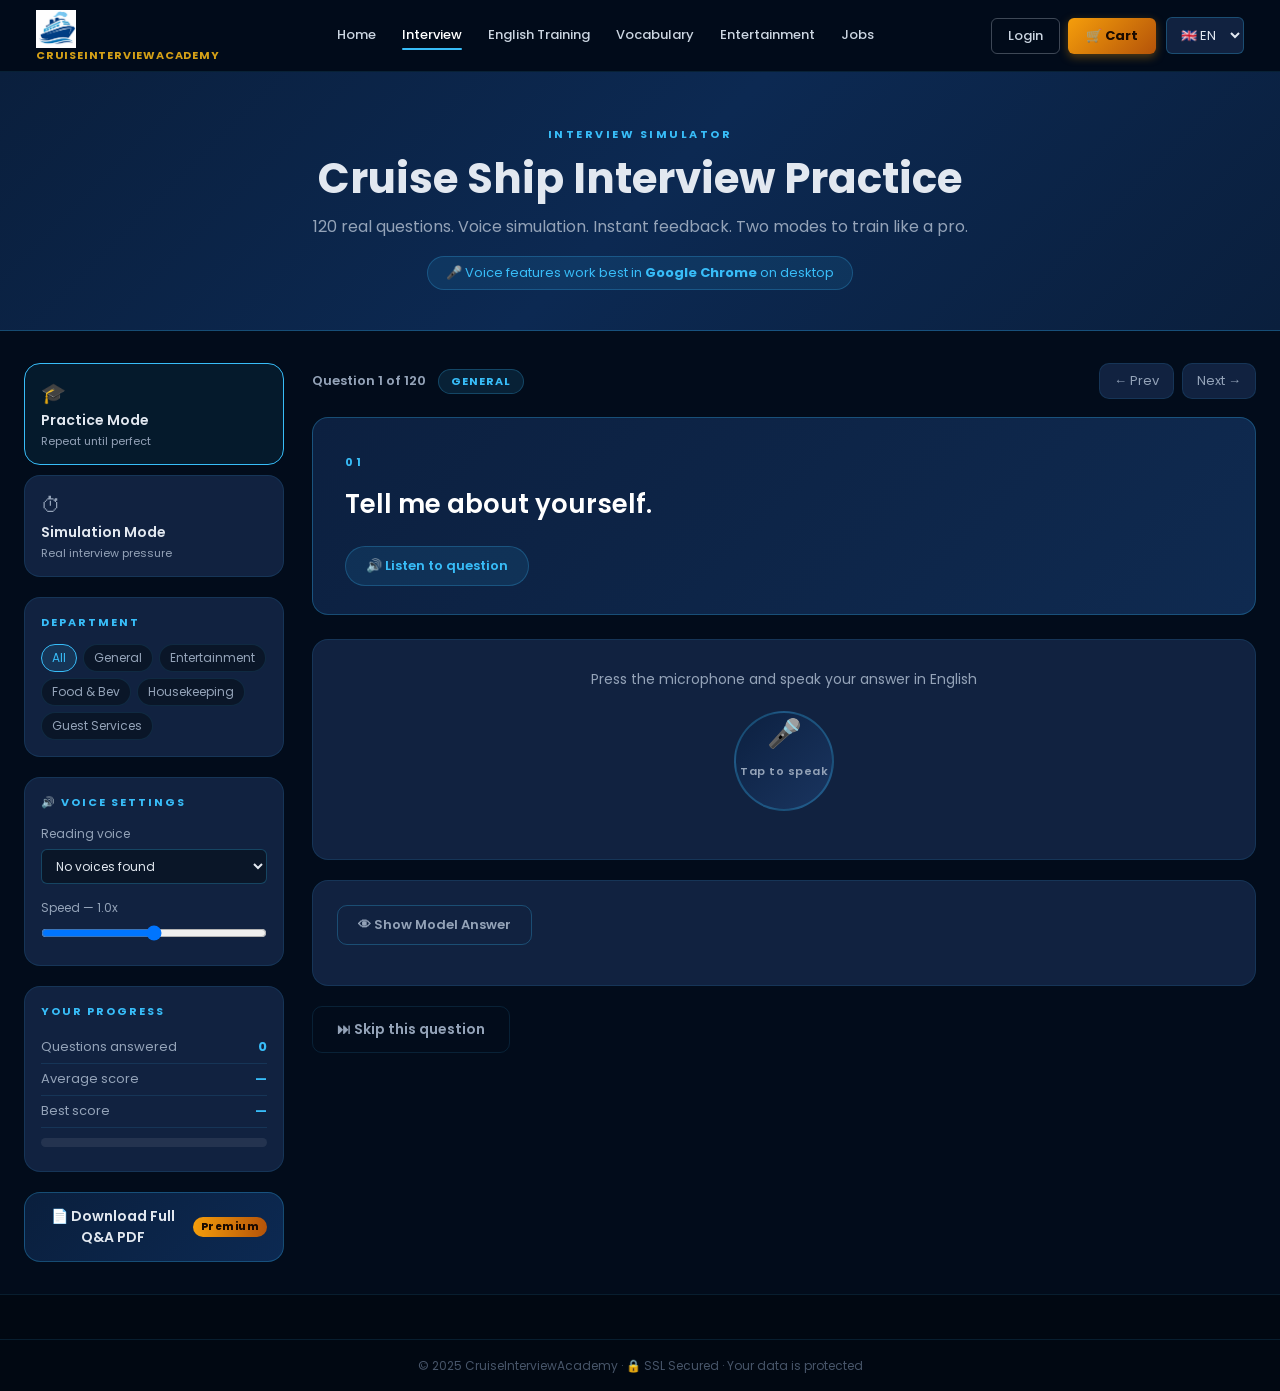
==== interview.html @ 832d64c2 "interview pages css-js_interview_question" ====
<!DOCTYPE html>
<html lang="en">
<head>
<meta charset="UTF-8">
<meta name="viewport" content="width=device-width, initial-scale=1.0">
<title>Interview Practice – CruiseInterviewAcademy</title>
<link rel="stylesheet" href="style.css">
<link rel="stylesheet" href="interview.css">
<link href="https://fonts.googleapis.com/css2?family=Poppins:wght@300;400;600;700&display=swap" rel="stylesheet">
</head>
<body>

<!-- TOPBAR -->
<header class="topbar" id="topbar">
  <div class="logo">
    <img src="images/logo.png" alt="CruiseInterviewAcademy" onerror="this.style.display='none'">
    <span class="logo-name">CruiseInterviewAcademy</span>
  </div>
  <nav class="menu" id="mainMenu">
    <a href="index.html">Home</a>
    <a href="interview.html" class="active">Interview</a>
    <a href="#">English Training</a>
    <a href="#">Vocabulary</a>
    <a href="#">Entertainment</a>
    <a href="#">Jobs</a>
  </nav>
  <div class="auth-area">
    <div class="auth-buttons">
      <button class="btn-login" id="loginBtn">Login</button>
      <button class="btn-cart">🛒 Cart</button>
    </div>
    <select id="language-selector" class="lang-select">
      <option value="en">🇬🇧 EN</option>
      <option value="es">🇪🇸 ES</option>
      <option value="it">🇮🇹 IT</option>
      <option value="fr">🇫🇷 FR</option>
      <option value="pt">🇵🇹 PT</option>
      <option value="ph">🇵🇭 PH</option>
    </select>
  </div>
</header>

<!-- PAGE HEADER -->
<div class="page-header">
  <div class="page-header-inner">
    <div class="section-label">INTERVIEW SIMULATOR</div>
    <h1>Cruise Ship Interview Practice</h1>
    <p>120 real questions. Voice simulation. Instant feedback. Two modes to train like a pro.</p>
    <div class="chrome-notice">
      🎤 Voice features work best in <strong>Google Chrome</strong> on desktop
    </div>
  </div>
</div>

<!-- MAIN LAYOUT -->
<div class="interview-layout">

<!-- LEFT PANEL: controls -->
<aside class="interview-sidebar">

  <!-- Mode selector -->
  <div class="mode-selector">
    <button class="mode-btn active" id="modePracticeBtn" onclick="setMode('practice')">
      <span class="mode-icon">🎓</span>
      <span class="mode-label">Practice Mode</span>
      <span class="mode-sub">Repeat until perfect</span>
    </button>
    <button class="mode-btn" id="modeSimBtn" onclick="setMode('simulation')">
      <span class="mode-icon">⏱</span>
      <span class="mode-label">Simulation Mode</span>
      <span class="mode-sub">Real interview pressure</span>
    </button>
  </div>

  <!-- Department filter -->
  <div class="filter-box">
    <div class="filter-label">Department</div>
    <div class="dept-filters">
      <button class="dept-btn active" onclick="filterDept('all')">All</button>
      <button class="dept-btn" onclick="filterDept('general')">General</button>
      <button class="dept-btn" onclick="filterDept('entertainment')">Entertainment</button>
      <button class="dept-btn" onclick="filterDept('food')">Food & Bev</button>
      <button class="dept-btn" onclick="filterDept('housekeeping')">Housekeeping</button>
      <button class="dept-btn" onclick="filterDept('guestservices')">Guest Services</button>
    </div>
  </div>

  <!-- Voice settings -->
  <div class="voice-box">
    <div class="filter-label">🔊 Voice Settings</div>
    <label class="voice-label">Reading voice</label>
    <select id="voiceSelect" class="voice-select"></select>
    <label class="voice-label">Speed — <span id="rateVal">1.0</span>x</label>
    <input type="range" id="rateSlider" min="0.5" max="1.5" step="0.1" value="1.0">
  </div>

  <!-- Progress -->
  <div class="sidebar-progress">
    <div class="filter-label">Your Progress</div>
    <div class="prog-row">
      <span>Questions answered</span>
      <strong id="answeredCount">0</strong>
    </div>
    <div class="prog-row">
      <span>Average score</span>
      <strong id="avgScore">—</strong>
    </div>
    <div class="prog-row">
      <span>Best score</span>
      <strong id="bestScore">—</strong>
    </div>
    <div class="progress-bar" style="margin-top:10px">
      <div class="progress-fill" id="overallProgressFill" style="width:0%"></div>
    </div>
  </div>

  <!-- PDF Download -->
  <button class="pdf-btn" onclick="handlePdfDownload()">
    📄 Download Full Q&A PDF
    <span class="pdf-badge">Premium</span>
  </button>

</aside>

<!-- RIGHT PANEL: question + answer area -->
<main class="interview-main">

  <!-- Question counter & nav -->
  <div class="q-topbar">
    <div class="q-counter">
      Question <span id="qCurrent">1</span> of <span id="qTotal">120</span>
    </div>
    <div class="q-dept-badge" id="qDeptBadge">General</div>
    <div class="q-nav">
      <button class="q-nav-btn" onclick="prevQuestion()">← Prev</button>
      <button class="q-nav-btn" onclick="nextQuestion()">Next →</button>
    </div>
  </div>

  <!-- Question card -->
  <div class="question-card" id="questionCard">
    <div class="q-number" id="qNumber">01</div>
    <div class="q-text" id="qText">Loading question...</div>

    <!-- Listen button -->
    <button class="listen-btn" onclick="speakQuestion()" id="listenBtn">
      🔊 Listen to question
    </button>
  </div>

  <!-- PRACTICE MODE UI -->
  <div id="practiceUI">

    <!-- Timer bar (simulation only, hidden in practice) -->
    <div class="timer-wrap" id="timerWrap" style="display:none">
      <div class="timer-bar-bg">
        <div class="timer-bar-fill" id="timerFill"></div>
      </div>
      <span class="timer-text" id="timerText">60s</span>
    </div>

    <!-- Voice answer area -->
    <div class="answer-area">
      <div class="answer-status" id="answerStatus">
        Press the microphone and speak your answer in English
      </div>

      <div class="mic-wrap">
        <button class="mic-btn" id="micBtn" onclick="toggleMic()">
          <span class="mic-icon">🎤</span>
          <span class="mic-label" id="micLabel">Tap to speak</span>
        </button>
      </div>

      <!-- Live transcript -->
      <div class="transcript-box" id="transcriptBox" style="display:none">
        <div class="transcript-label">Your answer:</div>
        <div class="transcript-text" id="transcriptText"></div>
      </div>

      <!-- Score display -->
      <div class="score-wrap" id="scoreWrap" style="display:none">
        <div class="score-circle" id="scoreCircle">
          <span class="score-num" id="scoreNum">0%</span>
          <span class="score-label">accuracy</span>
        </div>
        <div class="score-breakdown" id="scoreBreakdown"></div>
      </div>

      <!-- Color coded answer comparison -->
      <div class="comparison-wrap" id="comparisonWrap" style="display:none">
        <div class="comparison-label">Word-by-word comparison:</div>
        <div class="comparison-text" id="comparisonText"></div>
        <div class="legend">
          <span class="legend-item"><span class="dot green"></span> Correct</span>
          <span class="legend-item"><span class="dot yellow"></span> Close</span>
          <span class="legend-item"><span class="dot red"></span> Missing/Wrong</span>
        </div>
      </div>

    </div>

    <!-- Model answer section (locked for non-premium after q4) -->
    <div class="model-answer-section" id="modelAnswerSection">
      <button class="toggle-answer-btn" id="toggleAnswerBtn" onclick="toggleModelAnswer()">
        👁 Show Model Answer
      </button>

      <div class="model-answer-content" id="modelAnswerContent" style="display:none">

        <div class="model-answer-box" id="modelAnswerBox">
          <!-- filled by JS -->
        </div>

        <div class="keywords-box">
          <div class="kw-label">🔑 Key words to use:</div>
          <div class="kw-chips" id="kwChips"></div>
        </div>

        <div class="followup-box" id="followupBox">
          <div class="fu-label">🔄 Likely follow-up question:</div>
          <div class="fu-question" id="fuQuestion"></div>
          <div class="fu-answer" id="fuAnswer" style="display:none"></div>
          <button class="fu-toggle" onclick="toggleFollowUp()">Show follow-up answer</button>
        </div>

        <div class="tip-box" id="tipBox">
          <div class="tip-label">💡 Recruiter tip:</div>
          <div class="tip-text" id="tipText"></div>
        </div>

      </div>

      <!-- BLUR OVERLAY for locked questions -->
      <div class="lock-overlay" id="lockOverlay" style="display:none">
        <div class="lock-inner">
          <div class="lock-icon">🔒</div>
          <div class="lock-title">Premium Content</div>
          <div class="lock-desc">Unlock 116 more questions with full model answers, keywords, follow-ups and recruiter tips.</div>
          <button class="lock-cta" onclick="openPremiumModal()">Unlock Full Training — $19</button>
        </div>
      </div>
    </div>

    <!-- Practice mode action buttons -->
    <div class="action-btns" id="practiceActions">
      <button class="action-btn btn-retry" onclick="retryQuestion()" id="retryBtn" style="display:none">
        🔄 Try Again
      </button>
      <button class="action-btn btn-happy" onclick="nextQuestion()" id="happyBtn" style="display:none">
        ✅ I'm happy — Next Question
      </button>
      <button class="action-btn btn-skip" onclick="nextQuestion()">
        ⏭ Skip this question
      </button>
    </div>

  </div>

</main>
</div>

<!-- PREMIUM MODAL -->
<div class="modal-overlay" id="premiumModal" style="display:none" onclick="if(event.target===this)closePremiumModal()">
  <div class="modal-box">
    <button class="modal-close" onclick="closePremiumModal()">✕</button>
    <div style="text-align:center; font-size:36px; margin-bottom:16px">🔒</div>
    <h2 style="text-align:center; margin-bottom:8px">Unlock Full Training</h2>
    <p style="text-align:center; color:var(--text-muted); margin-bottom:24px; font-size:14px">
      Get access to all 120 questions with full model answers, keyword analysis, follow-up questions, voice scoring and your completion certificate.
    </p>
    <div class="modal-price-row">
      <span class="modal-price">$19</span>
      <span class="modal-price-old">$49</span>
    </div>
    <input type="email" placeholder="Your email to reserve your spot" id="premiumEmail" style="width:100%; margin-bottom:12px">
    <button class="btn-premium" style="width:100%" onclick="handlePremiumSignup()">Unlock Full Training — $19</button>
    <p style="text-align:center; font-size:12px; color:var(--text-muted); margin-top:12px">🔒 30-day money-back guarantee · SSL secured</p>
  </div>
</div>

<footer class="footer" style="margin-top:0">
  <div class="footer-bottom">
    <p>© 2025 CruiseInterviewAcademy · 🔒 SSL Secured · Your data is protected</p>
  </div>
</footer>

<script src="questions.js"></script>
<script src="main.js"></script>
<script src="interview.js"></script>
</body>
</html>
---- style.css ----
/* =====================================================
   CruiseInterviewAcademy — style.css
   Fixes: logo name dorado, cart amber, menú contraste,
   btn-secondary sólido, sidebar scroll, colores secciones
   ===================================================== */

*, *::before, *::after { margin:0; padding:0; box-sizing:border-box; }

:root {
  --bg:          #020c1b;
  --bg-2:        #0a1628;
  --bg-3:        #0f2042;
  --surface:     #112240;
  --surface-2:   #1a3358;
  --accent:      #38bdf8;
  --accent-2:    #0ea5e9;
  --amber:       #f59e0b;
  --amber-light: #fbbf24;
  --amber-dark:  #b45309;
  --gold:        #d4a017;
  --green:       #10b981;
  --purple:      #8b5cf6;
  --orange:      #f97316;
  --teal:        #14b8a6;
  --red:         #ef4444;
  --text:        #e2e8f0;
  --text-muted:  #94a3b8;
  --text-dim:    #475569;
  --border:      rgba(56,189,248,0.12);
  --border-2:    rgba(56,189,248,0.28);
  --radius:      10px;
  --radius-lg:   16px;
  --tr:          0.25s ease;
}

html { scroll-behavior: smooth; }
body {
  font-family: 'Poppins', sans-serif;
  background: var(--bg);
  color: var(--text);
  font-size: 16px;
  line-height: 1.6;
  overflow-x: hidden;
}
img { max-width:100%; height:auto; display:block; }
a { color: var(--accent); text-decoration:none; transition: color var(--tr); }
a:hover { color: var(--accent-2); }
h1,h2,h3,h4 { line-height:1.2; }

/* ---- ANNOUNCE BAR ---- */
.announce-bar {
  background: linear-gradient(90deg, #0c2952, #0f3d6e, #0c2952);
  border-bottom: 1px solid var(--border-2);
  padding: 10px 24px;
  display: flex;
  align-items: center;
  justify-content: center;
  gap: 16px;
  font-size: 14px;
  font-weight: 500;
  position: relative;
  z-index: 200;
}
.announce-bar strong { color: var(--amber-light); }
.announce-close {
  background: none; border: none;
  color: var(--text-muted); cursor: pointer;
  font-size: 16px; padding: 2px 6px;
  transition: color var(--tr); line-height:1;
}
.announce-close:hover { color: var(--text); }

/* ---- TOPBAR ---- */
.topbar {
  display: flex;
  align-items: center;
  justify-content: space-between;
  gap: 16px;
  padding: 0 36px;
  height: 72px;
  background: rgba(2,12,27,0.97);
  backdrop-filter: blur(12px);
  border-bottom: 1px solid var(--border);
  position: sticky;
  top: 0;
  z-index: 100;
  transition: box-shadow var(--tr);
}
.topbar.scrolled { box-shadow: 0 4px 24px rgba(0,0,0,0.55); }

/* FIX 1 — Logo: imagen + nombre dorado debajo */
.logo {
  display: flex;
  flex-direction: column;
  align-items: flex-start;
  gap: 2px;
  flex-shrink: 0;
  text-decoration: none;
}
.logo img { height: 38px; width: auto; }
.logo-name {
  font-size: 11px;
  font-weight: 700;
  color: var(--gold);
  letter-spacing: 0.8px;
  text-transform: uppercase;
  line-height: 1;
  white-space: nowrap;
}

/* FIX 3 — Menu: mejor contraste, separador sutil entre links */
.menu {
  display: flex;
  align-items: center;
  gap: 0;
  flex: 1;
  justify-content: center;
}
.menu a {
  color: #cbd5e1;
  font-size: 13px;
  font-weight: 500;
  padding: 6px 13px;
  border-radius: 6px;
  transition: all var(--tr);
  white-space: nowrap;
  position: relative;
}
.menu a::after {
  content: '';
  position: absolute;
  bottom: 2px; left: 13px; right: 13px;
  height: 2px;
  background: var(--accent);
  border-radius: 2px;
  transform: scaleX(0);
  transition: transform var(--tr);
}
.menu a:hover { color: #fff; background: rgba(56,189,248,0.1); }
.menu a:hover::after,
.menu a.active::after { transform: scaleX(1); }
.menu a.active { color: #fff; }

/* Auth area */
.auth-area { display:flex; align-items:center; gap:10px; flex-shrink:0; }
.auth-buttons { display:flex; align-items:center; gap:8px; }

.btn-login {
  background: transparent;
  border: 1px solid rgba(203,213,225,0.3);
  color: #cbd5e1;
  padding: 7px 16px;
  border-radius: 6px;
  font-size: 13px;
  font-weight: 500;
  cursor: pointer;
  font-family: 'Poppins', sans-serif;
  transition: all var(--tr);
}
.btn-login:hover { border-color: var(--accent); color: var(--accent); }

/* FIX 2 — Cart: amber/dorado llamativo */
.btn-cart {
  background: linear-gradient(135deg, var(--amber), var(--amber-dark));
  border: none;
  color: #1a0a00;
  padding: 8px 18px;
  border-radius: 6px;
  font-size: 13px;
  font-weight: 700;
  cursor: pointer;
  font-family: 'Poppins', sans-serif;
  transition: all var(--tr);
  box-shadow: 0 3px 10px rgba(245,158,11,0.35);
}
.btn-cart:hover {
  background: linear-gradient(135deg, var(--amber-light), var(--amber));
  transform: translateY(-1px);
  box-shadow: 0 5px 16px rgba(245,158,11,0.45);
}

.lang-select {
  background: var(--surface);
  border: 1px solid var(--border-2);
  color: var(--text);
  padding: 7px 10px;
  border-radius: 6px;
  font-size: 13px;
  cursor: pointer;
  font-family: 'Poppins', sans-serif;
}
.lang-select option { background: var(--bg-2); }

/* Hamburger */
.hamburger { display:none; flex-direction:column; gap:5px; background:none; border:none; cursor:pointer; padding:8px; }
.hamburger span { display:block; width:22px; height:2px; background:var(--text); border-radius:2px; transition:all 0.3s; }

/* ---- LAYOUT ---- */
.layout {
  display: flex;
  max-width: 1300px;
  margin: 0 auto;
  padding: 48px 24px;
  gap: 32px;
  align-items: flex-start;
}
.main { flex: 1; min-width: 0; }

/* ---- SECTION SHARED ---- */
.section-label {
  display: inline-block;
  font-size: 11px;
  font-weight: 700;
  letter-spacing: 2.5px;
  color: var(--accent);
  text-transform: uppercase;
  margin-bottom: 10px;
}
section { margin-bottom: 72px; }
section h2 {
  font-size: clamp(22px, 3.2vw, 34px);
  font-weight: 700;
  margin-bottom: 12px;
}
section > p {
  font-size: 15px;
  color: var(--text-muted);
  max-width: 680px;
  line-height: 1.7;
  margin-bottom: 32px;
}

/* ---- HERO ---- */
.hero {
  position: relative;
  min-height: 500px;
  border-radius: var(--radius-lg);
  overflow: hidden;
  display: flex;
  align-items: center;
  justify-content: center;
  text-align: center;
  margin-bottom: 56px;
}
.hero-bg {
  position: absolute; inset: 0;
  background-image: url('images/cruise-ship.jpg');
  background-size: cover;
  background-position: center;
  transform: scale(1.04);
  animation: heroZoom 18s ease-in-out infinite alternate;
}
.hero-bg::after {
  content: '';
  position: absolute; inset: 0;
  background: linear-gradient(160deg, rgba(2,12,27,0.82) 0%, rgba(15,32,66,0.68) 50%, rgba(2,12,27,0.85) 100%);
}
@keyframes heroZoom {
  from { transform: scale(1.04); }
  to   { transform: scale(1.10); }
}
.hero-content {
  position: relative; z-index: 2;
  padding: 64px 32px; max-width: 680px;
  animation: fadeUp 0.9s ease both;
}
@keyframes fadeUp {
  from { opacity:0; transform:translateY(22px); }
  to   { opacity:1; transform:translateY(0); }
}
.hero-badge {
  display: inline-block;
  background: rgba(56,189,248,0.15);
  border: 1px solid rgba(56,189,248,0.32);
  color: var(--accent);
  font-size: 12px; font-weight: 600;
  padding: 5px 16px; border-radius: 40px;
  margin-bottom: 20px; letter-spacing: 0.4px;
}
.hero-content h1 {
  font-size: clamp(34px, 5.5vw, 62px);
  font-weight: 700; color: #fff;
  margin-bottom: 16px;
  text-shadow: 0 2px 12px rgba(0,0,0,0.5);
}
.hero-content p {
  font-size: clamp(14px, 1.8vw, 17px);
  color: rgba(226,232,240,0.88);
  margin-bottom: 32px; line-height: 1.65;
  font-weight: 300;
}
.hero-buttons { display:flex; justify-content:center; gap:14px; flex-wrap:wrap; margin-bottom:28px; }
.hero-proof { display:flex; align-items:center; justify-content:center; gap:10px; font-size:13px; color:rgba(226,232,240,0.6); }
.proof-avatars { display:flex; }
.avatar {
  width:30px; height:30px; border-radius:50%;
  border:2px solid rgba(2,12,27,0.8);
  display:flex; align-items:center; justify-content:center;
  font-size:11px; font-weight:700; color:#fff;
  margin-left:-6px;
}
.avatar:first-child { margin-left:0; }

/* ---- BUTTONS ---- */
.btn {
  display: inline-flex; align-items:center; gap:6px;
  padding: 12px 26px; border-radius: var(--radius);
  font-size: 14px; font-weight: 600;
  font-family: 'Poppins', sans-serif;
  transition: all var(--tr); cursor:pointer; text-decoration:none;
}
.btn-primary {
  background: linear-gradient(90deg, var(--accent), var(--accent-2));
  color: #020c1b; border: none;
  box-shadow: 0 4px 14px rgba(56,189,248,0.3);
}
.btn-primary:hover {
  transform: translateY(-2px);
  box-shadow: 0 8px 22px rgba(56,189,248,0.4);
  color: #020c1b;
}

/* DESPUÉS */
.btn-secondary {
  background: linear-gradient(135deg, var(--amber), var(--amber-dark));
  color: #1a0a00;
  border: none;
  box-shadow: 0 4px 14px rgba(245,158,11,0.3);
}
.btn-secondary:hover {
  background: linear-gradient(135deg, var(--amber-light), var(--amber));
  color: #1a0a00;
  transform: translateY(-2px);
  box-shadow: 0 8px 22px rgba(245,158,11,0.4);
}

.btn-large { padding: 15px 38px; font-size: 16px; }

/* ---- CAREERS ---- */
.career-grid {
  display: grid;
  grid-template-columns: repeat(auto-fit, minmax(190px, 1fr));
  gap: 16px; margin-bottom: 24px;
}
.career-card {
  padding: 26px 20px; border-radius: var(--radius-lg);
  border: 1px solid transparent;
  color: white; transition: all 0.28s ease; cursor:pointer;
}
.career-card:hover { transform:translateY(-5px); filter:brightness(1.1); box-shadow:0 16px 32px rgba(0,0,0,0.35); }
.career-card h3 { font-size:17px; font-weight:600; margin-bottom:8px; }
.career-card p  { font-size:13px; opacity:0.85; line-height:1.55; margin-bottom:14px; }
.card-tag {
  display:inline-block; background:rgba(255,255,255,0.18);
  color:rgba(255,255,255,0.95); font-size:11px; font-weight:600;
  padding:3px 10px; border-radius:40px;
}
.entertainment { background: linear-gradient(145deg,#1e3a8a,#2563eb); }
.food          { background: linear-gradient(145deg,#7c2d12,#ea580c); }
.housekeeping  { background: linear-gradient(145deg,#065f46,#10b981); }
.guest         { background: linear-gradient(145deg,#4c1d95,#9333ea); }

.training-feature {
  padding: 16px 20px; border-radius: var(--radius);
  background: rgba(56,189,248,0.08);
  border: 1px solid rgba(56,189,248,0.18);
  color: var(--accent); font-weight:500; font-size:14px; line-height:1.6;
}

/* ---- HOW IT WORKS — colores diferenciados por paso ---- */
.how-it-works { background: var(--bg-2); border-radius: var(--radius-lg); padding: 48px 40px; margin-bottom:72px; }
.how-it-works .section-label { display:block; }
.steps-grid {
  display: grid;
  grid-template-columns: repeat(auto-fit, minmax(190px,1fr));
  gap: 16px; margin-top:8px;
}
.step-card {
  border-radius: var(--radius-lg); padding:28px 20px; text-align:center;
  border: 1px solid transparent; transition:all 0.28s ease;
}
.step-card:hover { transform:translateY(-4px); }
.step-num  { font-size:11px; font-weight:700; letter-spacing:2px; margin-bottom:10px; }
.step-icon { font-size:30px; margin-bottom:12px; }
.step-card h3 { font-size:15px; font-weight:600; margin-bottom:8px; }
.step-card p  { font-size:13px; line-height:1.6; }

.step-blue   { background:linear-gradient(145deg,#0c2952,#1e4080); border-color:rgba(56,189,248,0.2); }
.step-blue   .step-num { color:var(--accent); }
.step-blue   p { color:rgba(226,232,240,0.75); }

.step-purple { background:linear-gradient(145deg,#2e1065,#5b21b6); border-color:rgba(139,92,246,0.3); }
.step-purple .step-num { color:#c4b5fd; }
.step-purple p { color:rgba(226,232,240,0.75); }

.step-teal   { background:linear-gradient(145deg,#042f2e,#0f766e); border-color:rgba(20,184,166,0.3); }
.step-teal   .step-num { color:#5eead4; }
.step-teal   p { color:rgba(226,232,240,0.75); }

.step-amber  { background:linear-gradient(145deg,#451a03,#92400e); border-color:rgba(245,158,11,0.3); }
.step-amber  .step-num { color:var(--amber-light); }
.step-amber  p { color:rgba(226,232,240,0.75); }

/* ---- MODULE CARDS — cada card con acento de color ---- */
.cards-grid {
  display: grid;
  grid-template-columns: repeat(auto-fit, minmax(170px,1fr));
  gap: 14px;
}
.card {
  border-radius: var(--radius-lg); padding:22px 18px;
  border: 1px solid var(--border);
  background: var(--surface);
  transition:all 0.28s ease; cursor:pointer;
}
.card:hover { transform:translateY(-5px); box-shadow:0 14px 28px rgba(0,0,0,0.3); }
.card-icon { font-size:28px; margin-bottom:12px; }
.card h3   { font-size:16px; font-weight:600; margin-bottom:6px; }
.card p    { font-size:13px; color:var(--text-muted); line-height:1.5; }

.card-cyan   { border-top: 3px solid var(--accent); }
.card-cyan   h3 { color: var(--accent); }
.card-cyan:hover  { border-color: var(--accent); background: rgba(56,189,248,0.07); }

.card-purple { border-top: 3px solid var(--purple); }
.card-purple h3 { color: var(--purple); }
.card-purple:hover { border-color: var(--purple); background: rgba(139,92,246,0.07); }

.card-green  { border-top: 3px solid var(--green); }
.card-green  h3 { color: var(--green); }
.card-green:hover  { border-color: var(--green); background: rgba(16,185,129,0.07); }

.card-orange { border-top: 3px solid var(--orange); }
.card-orange h3 { color: var(--orange); }
.card-orange:hover { border-color: var(--orange); background: rgba(249,115,22,0.07); }

.card-amber  { border-top: 3px solid var(--amber); }
.card-amber  h3 { color: var(--amber); }
.card-amber:hover  { border-color: var(--amber); background: rgba(245,158,11,0.07); }

/* ---- TESTIMONIALS ---- */
.testi-grid { display:grid; grid-template-columns:repeat(auto-fit,minmax(240px,1fr)); gap:16px; }
.testi-card {
  background: var(--surface); border:1px solid var(--border);
  border-radius: var(--radius-lg); padding:24px;
  transition:all 0.28s ease;
}
.testi-card:hover { transform:translateY(-4px); border-color:var(--border-2); box-shadow:0 12px 24px rgba(0,0,0,0.3); }
.testi-stars { color:var(--amber); font-size:16px; margin-bottom:12px; }
.testi-card > p { font-size:14px; color:var(--text-muted); line-height:1.7; font-style:italic; margin-bottom:18px; }
.testi-author { display:flex; align-items:center; gap:12px; border-top:1px solid var(--border); padding-top:14px; }
.testi-avatar { width:38px; height:38px; border-radius:50%; display:flex; align-items:center; justify-content:center; font-size:14px; font-weight:700; color:#fff; flex-shrink:0; }
.testi-author strong { display:block; font-size:13px; font-weight:600; }
.testi-author span   { font-size:12px; color:var(--text-muted); }

/* ---- PRICING — colores diferenciados ---- */
.pricing-grid {
  display: grid;
  grid-template-columns: 1fr 1.25fr;
  gap: 22px; align-items: start;
}
.price-card {
  border-radius: var(--radius-lg); padding:30px 26px;
  position: relative;
}
.price-free {
  background: var(--surface);
  border: 1px solid var(--border);
}
.price-premium {
  background: linear-gradient(160deg, #0c2040, #0f2d58);
  border: 2px solid var(--accent);
  box-shadow: 0 0 40px rgba(56,189,248,0.12);
}
.popular-badge {
  position:absolute; top:-13px; left:50%; transform:translateX(-50%);
  background: linear-gradient(90deg, var(--accent), var(--accent-2));
  color:#020c1b; font-size:10px; font-weight:800;
  padding:4px 18px; border-radius:40px; letter-spacing:2px; white-space:nowrap;
}
.price-card h3   { font-size:19px; font-weight:700; margin-bottom:4px; }
.price-sub-text  { font-size:13px; color:var(--text-muted); margin-bottom:12px; }
.price-amount {
  font-size:46px; font-weight:700; color:var(--accent);
  line-height:1; margin-bottom:8px;
}
.price-premium .price-amount { color:var(--amber-light); }
.price-old { font-size:18px; color:var(--text-dim); text-decoration:line-through; font-weight:400; }
.price-timer {
  font-size:13px; color:var(--text-muted);
  margin-bottom:18px; display:flex; align-items:center; gap:6px; flex-wrap:wrap;
}
.countdown {
  font-family:monospace; font-size:15px; font-weight:700;
  color:var(--amber); background:rgba(245,158,11,0.12);
  padding:2px 8px; border-radius:5px;
}
.price-card ul { list-style:none; margin-bottom:22px; }
.price-card li {
  padding:7px 0; font-size:13px;
  border-bottom:1px solid var(--border);
  display:flex; align-items:center; gap:6px;
}
.price-card li:last-child { border-bottom:none; }
.feat-yes { color:var(--text); }
.feat-no  { color:var(--text-dim); text-decoration:line-through; }

.btn-free-plan {
  display:block; width:100%; text-align:center;
  padding:12px; border-radius:var(--radius);
  border:1.5px solid var(--border-2); color:var(--text-muted);
  font-size:14px; font-weight:600; cursor:pointer;
  background:transparent; font-family:'Poppins',sans-serif; transition:all var(--tr);
}
.btn-free-plan:hover { border-color:var(--accent); color:var(--accent); }

.buy {
  display:block; width:100%; padding:15px;
  border-radius:var(--radius); border:none;
  background: linear-gradient(90deg, var(--accent), var(--accent-2));
  color:#020c1b; font-size:15px; font-weight:700;
  cursor:pointer; font-family:'Poppins',sans-serif;
  transition:all var(--tr); letter-spacing:0.2px;
}
.buy:hover { transform:translateY(-2px); box-shadow:0 10px 22px rgba(56,189,248,0.32); }
.guarantee { text-align:center; font-size:12px; color:var(--text-muted); margin-top:10px; }

/* ---- CTA STRIP ---- */
.cta-strip {
  background: linear-gradient(135deg, #0c2040, #0a1a36, #0c2040);
  border:1px solid var(--border-2); border-radius:var(--radius-lg);
  padding:60px 40px; text-align:center; margin-bottom:0;
}
.cta-strip h2 { font-size:clamp(26px,4vw,46px); font-weight:700; margin-bottom:12px; }
.cta-strip em { font-style:normal; color:var(--accent); }
.cta-strip p  { font-size:16px; color:var(--text-muted); margin-bottom:28px; max-width:none; }

/* ---- SIDEBAR ---- */
/* FIX 6 — sidebar no scroll, se queda en su lugar */
.sidebar {
  width: 250px;
  flex-shrink: 0;
  /* sticky solo si el contenido del main es más largo */
  position: sticky;
  top: 88px;
  max-height: calc(100vh - 100px);
  overflow-y: auto;
  scrollbar-width: thin;
  scrollbar-color: var(--border-2) transparent;
}
.sidebar::-webkit-scrollbar { width:4px; }
.sidebar::-webkit-scrollbar-thumb { background:var(--border-2); border-radius:4px; }

.sidebar-title {
  font-size:12px; font-weight:700; text-transform:uppercase;
  letter-spacing:1.5px; color:var(--accent);
  margin-bottom:10px; margin-top:24px;
}
.sidebar-title:first-child { margin-top:0; }
.progress-box {
  background:var(--surface); border:1px solid var(--border);
  border-radius:var(--radius); padding:14px; margin-bottom:4px;
}
.progress-bar {
  background:rgba(255,255,255,0.08); border-radius:6px;
  height:9px; overflow:hidden; margin-bottom:8px;
}
.progress-fill {
  background:linear-gradient(90deg,var(--accent),var(--accent-2));
  height:100%; border-radius:6px; transition:width 0.6s ease;
}
.progress-box p { font-size:12px; color:var(--text-muted); }

.ad {
  background:linear-gradient(145deg,var(--bg-2),var(--surface));
  border:1px solid var(--border); border-radius:var(--radius);
  padding:12px 14px; margin-bottom:8px;
  color:var(--text); font-size:13px; cursor:pointer;
  transition:all var(--tr);
}
.ad:hover { transform:translateY(-2px); background:var(--surface-2); border-color:var(--border-2); box-shadow:0 6px 14px rgba(0,0,0,0.25); }

.chrome-tip {
  margin-top:24px; background:rgba(56,189,248,0.07);
  border:1px solid rgba(56,189,248,0.2); border-radius:var(--radius);
  padding:12px 14px; font-size:12.5px; color:var(--text-muted); line-height:1.5;
}
.chrome-tip strong { color:var(--accent); }

/* ---- FOOTER ---- */
.footer { background:#010812; border-top:1px solid var(--border); padding-top:44px; }
.footer-inner {
  display:flex; justify-content:space-between; align-items:flex-start;
  gap:28px; max-width:1300px; margin:0 auto; padding:0 36px 36px; flex-wrap:wrap;
}
.footer-logo { display:block; font-size:16px; font-weight:700; color:var(--accent); margin-bottom:6px; }
.footer-inner > div > p { font-size:13px; color:var(--text-muted); }
.footer-links, .footer-social { display:flex; flex-direction:column; gap:9px; }
.footer-links a, .footer-social a { font-size:13px; color:var(--text-dim); }
.footer-links a:hover { color:var(--text); }
.footer-social a:hover { color:var(--accent); }
.footer-bottom { border-top:1px solid var(--border); padding:16px 36px; max-width:1300px; margin:auto; }
.footer-bottom p { font-size:12px; color:var(--text-dim); text-align:center; }

/* ---- RESPONSIVE ---- */
@media (max-width:1024px) {
  .pricing-grid { grid-template-columns:1fr; max-width:460px; }
  .price-premium { order:-1; }
}
@media (max-width:900px) {
  .layout { flex-direction:column; padding:28px 18px; }
  /* FIX 6 mobile — sidebar no sticky, fluye normal */
  .sidebar { width:100%; position:static; max-height:none; overflow-y:visible; }
  .topbar { padding:0 18px; gap:10px; }
  .menu { display:none; }
  .menu.open {
    display:flex; flex-direction:column;
    position:fixed; inset:72px 0 0 0;
    background:rgba(2,12,27,0.98); backdrop-filter:blur(16px);
    align-items:center; justify-content:center; gap:6px; z-index:99;
  }
  .menu.open a { font-size:18px; padding:12px 28px; }
  .hamburger { display:flex; }
  .hero { min-height:400px; }
  .hero-buttons { flex-direction:column; align-items:center; }
  .steps-grid { grid-template-columns:repeat(2,1fr); }
  .how-it-works { padding:32px 24px; }
}
@media (max-width:600px) {
  .topbar { height:62px; }
  .logo img { height:34px; }
  .logo-name { font-size:10px; }
  .btn-login { display:none; }
  .steps-grid { grid-template-columns:1fr; }
  .testi-grid { grid-template-columns:1fr; }
  .footer-inner { flex-direction:column; padding:0 18px 28px; }
  .footer-bottom { padding:14px 18px; }
  .cta-strip { padding:40px 20px; }
}
/* ---- SOCIAL FOLLOW ---- */
.social-follow {
  text-align: center;
  padding: 48px 24px;
  margin-bottom: 0;
}
.social-follow-label {
  font-size: 13px;
  font-weight: 700;
  letter-spacing: 2px;
  text-transform: uppercase;
  color: var(--text-muted);
  margin-bottom: 20px;
}
.social-icons {
  display: flex;
  justify-content: center;
  gap: 14px;
  flex-wrap: wrap;
}
.social-btn {
  display: inline-flex;
  align-items: center;
  gap: 8px;
  padding: 11px 22px;
  border-radius: 40px;
  font-size: 14px;
  font-weight: 600;
  border: 1.5px solid var(--border-2);
  color: var(--text);
  background: var(--surface);
  transition: all var(--tr);
  text-decoration: none;
}
.social-btn:hover { transform: translateY(-3px); color: var(--text); }
.social-ig:hover { border-color: #e1306c; box-shadow: 0 6px 18px rgba(225,48,108,0.25); }
.social-fb:hover { border-color: #1877f2; box-shadow: 0 6px 18px rgba(24,119,242,0.25); }
.social-tt:hover { border-color: #69c9d0; box-shadow: 0 6px 18px rgba(105,201,208,0.25); }
.social-yt:hover { border-color: #ff0000; box-shadow: 0 6px 18px rgba(255,0,0,0.25); }

/* ---- REFERRAL ---- */
.referral {
  background: linear-gradient(135deg, #0a1f3d, #0c2952, #0a1f3d);
  border: 1px solid rgba(56,189,248,0.28);
  border-radius: 16px;
  padding: 56px 48px;
  margin-bottom: 72px;
}
.referral-inner {
  display: grid;
  grid-template-columns: 1fr 1fr;
  gap: 56px;
  align-items: center;
  max-width: 900px;
  margin: auto;
}
.referral-text h2 {
  font-size: 28px;
  font-weight: 700;
  margin-bottom: 12px;
  color: #e2e8f0;
}
.referral-text p {
  font-size: 15px;
  color: #94a3b8;
  line-height: 1.7;
  margin-bottom: 20px;
  max-width: none;
}
.referral-text strong { color: #fbbf24; }
.referral-steps {
  list-style: none;
  display: flex;
  flex-direction: column;
  gap: 10px;
  margin-bottom: 0;
}
.referral-steps li {
  font-size: 14px;
  color: #94a3b8;
  display: flex;
  gap: 8px;
  align-items: flex-start;
  padding: 0;
  border: none;
  text-decoration: none;
}
.referral-box {
  background: #112240;
  border: 1px solid rgba(56,189,248,0.28);
  border-radius: 16px;
  padding: 28px 24px;
}
.ref-box-label {
  font-size: 11px;
  font-weight: 700;
  color: #38bdf8;
  letter-spacing: 2px;
  text-transform: uppercase;
  margin-bottom: 10px;
}
.ref-link-row {
  display: flex;
  gap: 8px;
  margin-bottom: 10px;
}
.ref-link-row input {
  flex: 1;
  font-size: 12px;
  padding: 9px 12px;
  background: #0a1628;
  border: 1px solid rgba(56,189,248,0.28);
  border-radius: 6px;
  color: #94a3b8;
  font-family: monospace;
  min-width: 0;
  outline: none;
}
.ref-copy-btn {
  background: linear-gradient(90deg, #38bdf8, #0ea5e9);
  color: #020c1b;
  border: none;
  padding: 9px 18px;
  border-radius: 6px;
  font-size: 13px;
  font-weight: 700;
  cursor: pointer;
  font-family: 'Poppins', sans-serif;
  transition: all 0.25s ease;
  white-space: nowrap;
}
.ref-copy-btn:hover {
  transform: translateY(-1px);
  box-shadow: 0 4px 12px rgba(56,189,248,0.3);
}
.ref-note {
  font-size: 12px;
  color: #475569;
  margin-bottom: 20px;
  line-height: 1.5;
}
.ref-stats {
  display: flex;
  gap: 20px;
  border-top: 1px solid rgba(56,189,248,0.12);
  padding-top: 18px;
}
.ref-stat {
  text-align: center;
  flex: 1;
}
.ref-stat-num {
  display: block;
  font-size: 28px;
  font-weight: 700;
  color: #fbbf24;
  line-height: 1.2;
  margin-bottom: 4px;
}
.ref-stat span {
  font-size: 11px;
  color: #94a3b8;
  text-transform: uppercase;
  letter-spacing: 1px;
}

@media (max-width: 768px) {
  .referral { padding: 36px 20px; }
  .referral-inner { grid-template-columns: 1fr; gap: 28px; }
}
---- interview.css ----
/* =====================================================
   CruiseInterviewAcademy — interview.css
   Styles for interview.html only
   ===================================================== */

/* PAGE HEADER */
.page-header {
  background: linear-gradient(135deg, #0a1f3d, #0c2952, #0a1f3d);
  border-bottom: 1px solid var(--border-2);
  padding: 48px 40px 40px;
  text-align: center;
}
.page-header-inner { max-width: 680px; margin: auto; }
.page-header h1 {
  font-size: clamp(26px, 4vw, 42px);
  font-weight: 700;
  margin-bottom: 10px;
}
.page-header p {
  font-size: 16px;
  color: var(--text-muted);
  margin-bottom: 16px;
}
.chrome-notice {
  display: inline-block;
  background: rgba(56,189,248,0.1);
  border: 1px solid rgba(56,189,248,0.25);
  color: var(--accent);
  font-size: 13px;
  padding: 6px 18px;
  border-radius: 40px;
}

/* LAYOUT */
.interview-layout {
  display: flex;
  max-width: 1300px;
  margin: 0 auto;
  padding: 32px 24px;
  gap: 28px;
  align-items: flex-start;
}

/* SIDEBAR */
.interview-sidebar {
  width: 260px;
  flex-shrink: 0;
  position: sticky;
  top: 88px;
  display: flex;
  flex-direction: column;
  gap: 20px;
}

/* Mode selector */
.mode-selector {
  display: flex;
  flex-direction: column;
  gap: 10px;
}
.mode-btn {
  display: flex;
  flex-direction: column;
  align-items: flex-start;
  gap: 2px;
  background: var(--surface);
  border: 1.5px solid var(--border);
  border-radius: var(--radius-lg);
  padding: 14px 16px;
  cursor: pointer;
  transition: all var(--tr);
  text-align: left;
  font-family: 'Poppins', sans-serif;
  color: var(--text-muted);
  width: 100%;
}
.mode-btn.active {
  border-color: var(--accent);
  background: rgba(56,189,248,0.08);
  color: var(--text);
}
.mode-btn:hover { border-color: var(--border-2); color: var(--text); }
.mode-icon { font-size: 20px; }
.mode-label { font-size: 14px; font-weight: 600; color: var(--text); }
.mode-sub { font-size: 11px; color: var(--text-muted); }

/* Filter box */
.filter-box, .voice-box, .sidebar-progress {
  background: var(--surface);
  border: 1px solid var(--border);
  border-radius: var(--radius-lg);
  padding: 16px;
}
.filter-label {
  font-size: 11px;
  font-weight: 700;
  letter-spacing: 2px;
  color: var(--accent);
  text-transform: uppercase;
  margin-bottom: 12px;
}
.dept-filters {
  display: flex;
  flex-wrap: wrap;
  gap: 6px;
}
.dept-btn {
  background: var(--bg-2);
  border: 1px solid var(--border);
  color: var(--text-muted);
  font-size: 12px;
  padding: 4px 10px;
  border-radius: 40px;
  cursor: pointer;
  transition: all var(--tr);
  font-family: 'Poppins', sans-serif;
}
.dept-btn.active, .dept-btn:hover {
  background: rgba(56,189,248,0.12);
  border-color: var(--accent);
  color: var(--accent);
}

/* Voice box */
.voice-label {
  display: block;
  font-size: 12px;
  color: var(--text-muted);
  margin-bottom: 6px;
  margin-top: 10px;
}
.voice-select {
  width: 100%;
  font-size: 12px;
  padding: 7px 10px;
  background: var(--bg-2);
  border: 1px solid var(--border-2);
  border-radius: var(--radius-sm, 6px);
  color: var(--text);
  font-family: 'Poppins', sans-serif;
  margin-bottom: 4px;
}
#rateSlider { width: 100%; }

/* Progress sidebar */
.prog-row {
  display: flex;
  justify-content: space-between;
  font-size: 13px;
  color: var(--text-muted);
  padding: 5px 0;
  border-bottom: 1px solid var(--border);
}
.prog-row:last-of-type { border-bottom: none; }
.prog-row strong { color: var(--accent); }

/* PDF button */
.pdf-btn {
  background: linear-gradient(135deg, #0a1f3d, #0c2952);
  border: 1.5px solid var(--border-2);
  color: var(--text);
  padding: 13px 16px;
  border-radius: var(--radius-lg);
  font-size: 14px;
  font-weight: 600;
  cursor: pointer;
  font-family: 'Poppins', sans-serif;
  transition: all var(--tr);
  display: flex;
  align-items: center;
  justify-content: space-between;
  gap: 8px;
}
.pdf-btn:hover { border-color: var(--amber); box-shadow: 0 4px 14px rgba(245,158,11,0.2); }
.pdf-badge {
  background: linear-gradient(90deg, var(--amber), var(--amber-dark));
  color: #1a0a00;
  font-size: 10px;
  font-weight: 800;
  padding: 2px 8px;
  border-radius: 40px;
  letter-spacing: 0.5px;
}

/* MAIN INTERVIEW AREA */
.interview-main { flex: 1; min-width: 0; }

/* Q topbar */
.q-topbar {
  display: flex;
  align-items: center;
  gap: 12px;
  margin-bottom: 18px;
  flex-wrap: wrap;
}
.q-counter {
  font-size: 13px;
  color: var(--text-muted);
  font-weight: 600;
}
.q-dept-badge {
  background: rgba(56,189,248,0.12);
  border: 1px solid rgba(56,189,248,0.25);
  color: var(--accent);
  font-size: 11px;
  font-weight: 700;
  padding: 3px 12px;
  border-radius: 40px;
  letter-spacing: 1px;
  text-transform: uppercase;
}
.q-nav { display: flex; gap: 8px; margin-left: auto; }
.q-nav-btn {
  background: var(--surface);
  border: 1px solid var(--border);
  color: var(--text-muted);
  padding: 7px 14px;
  border-radius: var(--radius);
  font-size: 13px;
  cursor: pointer;
  font-family: 'Poppins', sans-serif;
  transition: all var(--tr);
}
.q-nav-btn:hover { border-color: var(--accent); color: var(--accent); }

/* Question card */
.question-card {
  background: linear-gradient(135deg, #0c2040, #0f2a50);
  border: 1.5px solid var(--border-2);
  border-radius: var(--radius-lg);
  padding: 36px 32px 28px;
  margin-bottom: 24px;
  position: relative;
}
.q-number {
  font-size: 11px;
  font-weight: 700;
  color: var(--accent);
  letter-spacing: 3px;
  margin-bottom: 14px;
  text-transform: uppercase;
}
.q-text {
  font-size: clamp(18px, 2.5vw, 26px);
  font-weight: 600;
  color: #fff;
  line-height: 1.4;
  margin-bottom: 24px;
}
.listen-btn {
  background: rgba(56,189,248,0.1);
  border: 1px solid rgba(56,189,248,0.25);
  color: var(--accent);
  padding: 9px 20px;
  border-radius: 40px;
  font-size: 13px;
  font-weight: 600;
  cursor: pointer;
  font-family: 'Poppins', sans-serif;
  transition: all var(--tr);
}
.listen-btn:hover { background: rgba(56,189,248,0.2); }
.listen-btn.speaking { background: rgba(56,189,248,0.25); animation: pulse 1s ease-in-out infinite; }
@keyframes pulse { 0%,100%{ opacity:1; } 50%{ opacity:0.6; } }

/* Timer */
.timer-wrap {
  display: flex;
  align-items: center;
  gap: 12px;
  margin-bottom: 18px;
}
.timer-bar-bg {
  flex: 1;
  background: rgba(255,255,255,0.08);
  border-radius: 6px;
  height: 10px;
  overflow: hidden;
}
.timer-bar-fill {
  height: 100%;
  background: linear-gradient(90deg, var(--green), var(--amber));
  border-radius: 6px;
  transition: width 1s linear;
}
.timer-bar-fill.urgent { background: linear-gradient(90deg, var(--amber), var(--red)); }
.timer-text { font-size: 16px; font-weight: 700; color: var(--amber); min-width: 36px; font-family: monospace; }

/* Answer area */
.answer-area {
  background: var(--surface);
  border: 1px solid var(--border);
  border-radius: var(--radius-lg);
  padding: 28px;
  margin-bottom: 20px;
}
.answer-status {
  font-size: 14px;
  color: var(--text-muted);
  text-align: center;
  margin-bottom: 20px;
}

/* Mic button */
.mic-wrap { display: flex; justify-content: center; margin-bottom: 20px; }
.mic-btn {
  display: flex;
  flex-direction: column;
  align-items: center;
  gap: 8px;
  background: linear-gradient(135deg, #0c2040, #1a3560);
  border: 2px solid var(--border-2);
  border-radius: 50%;
  width: 100px;
  height: 100px;
  cursor: pointer;
  transition: all 0.3s ease;
  font-family: 'Poppins', sans-serif;
}
.mic-btn:hover { border-color: var(--accent); transform: scale(1.05); }
.mic-btn.listening {
  border-color: var(--red);
  background: linear-gradient(135deg, #2d0a0a, #5c1010);
  animation: micPulse 1.2s ease-in-out infinite;
}
@keyframes micPulse {
  0%,100%{ box-shadow: 0 0 0 0 rgba(239,68,68,0.4); }
  50%{ box-shadow: 0 0 0 16px rgba(239,68,68,0); }
}
.mic-icon { font-size: 28px; }
.mic-label { font-size: 11px; color: var(--text-muted); font-weight: 600; letter-spacing: 0.5px; }
.mic-btn.listening .mic-label { color: #fca5a5; }

/* Transcript */
.transcript-box {
  background: var(--bg-2);
  border: 1px solid var(--border-2);
  border-radius: var(--radius);
  padding: 16px 18px;
  margin-bottom: 18px;
}
.transcript-label { font-size: 11px; font-weight: 700; color: var(--text-muted); letter-spacing: 1.5px; text-transform: uppercase; margin-bottom: 8px; }
.transcript-text { font-size: 15px; color: var(--text); line-height: 1.6; }

/* Score */
.score-wrap {
  display: flex;
  align-items: flex-start;
  gap: 24px;
  margin-bottom: 18px;
}
.score-circle {
  width: 90px; height: 90px;
  border-radius: 50%;
  display: flex; flex-direction: column;
  align-items: center; justify-content: center;
  border: 3px solid var(--green);
  flex-shrink: 0;
  transition: border-color 0.4s;
}
.score-circle.poor { border-color: var(--red); }
.score-circle.ok   { border-color: var(--amber); }
.score-circle.good { border-color: var(--green); }
.score-num { font-size: 22px; font-weight: 700; color: var(--text); line-height: 1; }
.score-label { font-size: 10px; color: var(--text-muted); letter-spacing: 1px; }
.score-breakdown { flex: 1; font-size: 13px; color: var(--text-muted); line-height: 1.8; }

/* Comparison */
.comparison-wrap { margin-bottom: 18px; }
.comparison-label { font-size: 12px; font-weight: 700; color: var(--text-muted); text-transform: uppercase; letter-spacing: 1.5px; margin-bottom: 10px; }
.comparison-text { font-size: 16px; line-height: 2; flex-wrap: wrap; display: flex; gap: 4px; }
.w-green { color: var(--green); }
.w-yellow{ color: var(--amber); }
.w-red   { color: var(--red); text-decoration: underline wavy var(--red); }
.legend { display: flex; gap: 16px; margin-top: 10px; }
.legend-item { display: flex; align-items: center; gap: 5px; font-size: 12px; color: var(--text-muted); }
.dot { width: 8px; height: 8px; border-radius: 50%; flex-shrink:0; }
.dot.green  { background: var(--green); }
.dot.yellow { background: var(--amber); }
.dot.red    { background: var(--red); }

/* Model answer section */
.model-answer-section {
  background: var(--surface);
  border: 1px solid var(--border);
  border-radius: var(--radius-lg);
  padding: 24px;
  margin-bottom: 20px;
  position: relative;
  overflow: hidden;
}
.toggle-answer-btn {
  background: transparent;
  border: 1px solid var(--border-2);
  color: var(--text-muted);
  padding: 9px 20px;
  border-radius: var(--radius);
  font-size: 13px;
  font-weight: 600;
  cursor: pointer;
  font-family: 'Poppins', sans-serif;
  transition: all var(--tr);
  margin-bottom: 16px;
}
.toggle-answer-btn:hover { border-color: var(--accent); color: var(--accent); }

.model-answer-box {
  background: var(--bg-2);
  border-left: 3px solid var(--green);
  border-radius: 0 var(--radius) var(--radius) 0;
  padding: 16px 18px;
  font-size: 15px;
  color: var(--text);
  line-height: 1.7;
  margin-bottom: 16px;
}

.keywords-box { margin-bottom: 16px; }
.kw-label { font-size: 12px; font-weight: 700; color: var(--text-muted); text-transform: uppercase; letter-spacing: 1.5px; margin-bottom: 8px; }
.kw-chips { display: flex; flex-wrap: wrap; gap: 6px; }
.kw-chip {
  background: rgba(16,185,129,0.12);
  border: 1px solid rgba(16,185,129,0.25);
  color: var(--green);
  font-size: 12px;
  font-weight: 600;
  padding: 3px 10px;
  border-radius: 40px;
}

.followup-box {
  background: rgba(139,92,246,0.08);
  border: 1px solid rgba(139,92,246,0.2);
  border-radius: var(--radius);
  padding: 16px;
  margin-bottom: 16px;
}
.fu-label { font-size: 11px; font-weight: 700; color: var(--purple); text-transform: uppercase; letter-spacing: 1.5px; margin-bottom: 8px; }
.fu-question { font-size: 15px; font-weight: 600; color: var(--text); margin-bottom: 12px; }
.fu-answer { font-size: 14px; color: var(--text-muted); line-height: 1.6; margin-bottom: 10px; }
.fu-toggle {
  background: none; border: 1px solid rgba(139,92,246,0.3); color: var(--purple);
  font-size: 12px; padding: 5px 14px; border-radius: 40px; cursor: pointer;
  font-family: 'Poppins', sans-serif; transition: all var(--tr);
}
.fu-toggle:hover { background: rgba(139,92,246,0.1); }

.tip-box {
  background: rgba(245,158,11,0.08);
  border: 1px solid rgba(245,158,11,0.2);
  border-radius: var(--radius);
  padding: 14px 16px;
}
.tip-label { font-size: 11px; font-weight: 700; color: var(--amber); text-transform: uppercase; letter-spacing: 1.5px; margin-bottom: 6px; }
.tip-text { font-size: 14px; color: rgba(226,232,240,0.8); line-height: 1.6; }

/* LOCK OVERLAY */
.lock-overlay {
  position: absolute;
  inset: 0;
  background: rgba(2,12,27,0.88);
  backdrop-filter: blur(8px);
  display: flex;
  align-items: center;
  justify-content: center;
  z-index: 10;
  border-radius: var(--radius-lg);
}
.lock-inner { text-align: center; padding: 32px 24px; max-width: 320px; }
.lock-icon { font-size: 40px; margin-bottom: 12px; }
.lock-title { font-size: 20px; font-weight: 700; margin-bottom: 8px; }
.lock-desc { font-size: 14px; color: var(--text-muted); line-height: 1.6; margin-bottom: 20px; }
.lock-cta {
  background: linear-gradient(90deg, var(--accent), var(--accent-2));
  color: #020c1b;
  border: none;
  padding: 13px 28px;
  border-radius: var(--radius);
  font-size: 15px;
  font-weight: 700;
  cursor: pointer;
  font-family: 'Poppins', sans-serif;
  transition: all var(--tr);
}
.lock-cta:hover { transform: translateY(-2px); box-shadow: 0 8px 20px rgba(56,189,248,0.3); }

/* Question blur for locked items in list view */
.q-locked .model-answer-section { filter: blur(4px); pointer-events: none; }

/* Action buttons */
.action-btns { display: flex; gap: 12px; flex-wrap: wrap; margin-top: 8px; }
.action-btn {
  padding: 12px 24px;
  border-radius: var(--radius);
  font-size: 14px;
  font-weight: 600;
  cursor: pointer;
  font-family: 'Poppins', sans-serif;
  transition: all var(--tr);
  border: none;
}
.btn-retry {
  background: rgba(245,158,11,0.15);
  color: var(--amber);
  border: 1px solid rgba(245,158,11,0.3);
}
.btn-retry:hover { background: rgba(245,158,11,0.25); }
.btn-happy {
  background: linear-gradient(90deg, var(--green), #059669);
  color: #fff;
}
.btn-happy:hover { transform: translateY(-2px); box-shadow: 0 6px 16px rgba(16,185,129,0.3); }
.btn-skip {
  background: transparent;
  color: var(--text-muted);
  border: 1px solid var(--border);
}
.btn-skip:hover { border-color: var(--border-2); color: var(--text); }

/* Premium modal extras */
.modal-price-row {
  display: flex;
  align-items: baseline;
  justify-content: center;
  gap: 12px;
  margin-bottom: 20px;
}
.modal-price { font-size: 48px; font-weight: 700; color: var(--accent); }
.modal-price-old { font-size: 22px; color: var(--text-dim); text-decoration: line-through; }

/* Encouragement messages */
.encouragement {
  background: rgba(16,185,129,0.1);
  border: 1px solid rgba(16,185,129,0.25);
  border-radius: var(--radius);
  padding: 12px 16px;
  font-size: 14px;
  color: var(--green);
  margin-top: 12px;
  text-align: center;
  animation: fadeIn 0.4s ease;
}
@keyframes fadeIn { from{opacity:0; transform:translateY(8px)} to{opacity:1; transform:translateY(0)} }

/* Responsive */
@media (max-width: 900px) {
  .interview-layout { flex-direction: column; padding: 20px 16px; }
  .interview-sidebar { width: 100%; position: static; flex-direction: row; flex-wrap: wrap; }
  .mode-selector { flex-direction: row; width: 100%; }
  .mode-btn { flex: 1; }
  .filter-box, .voice-box, .sidebar-progress { flex: 1; min-width: 200px; }
  .pdf-btn { width: 100%; }
}
@media (max-width: 600px) {
  .interview-sidebar { flex-direction: column; }
  .mode-selector { flex-direction: column; }
  .score-wrap { flex-direction: column; align-items: center; }
  .action-btns { flex-direction: column; }
  .action-btn { width: 100%; text-align: center; }
}
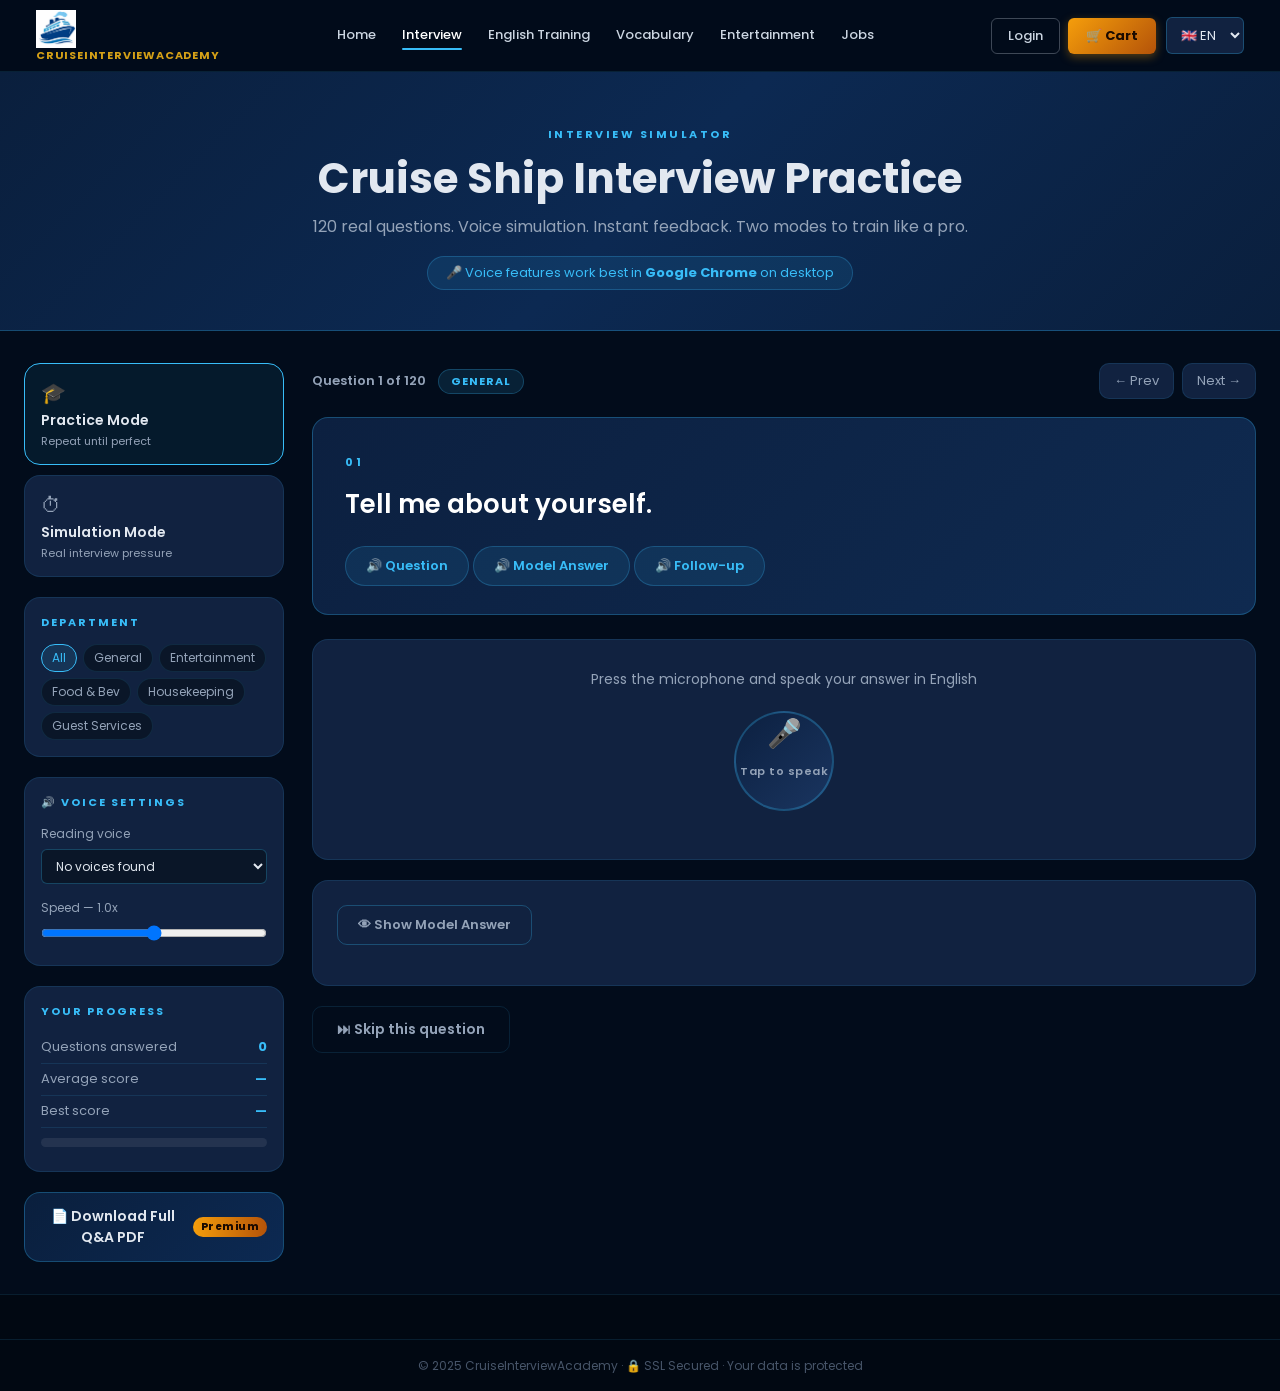
==== commit 84e68864: "Refactor listen button into a group with options" ====
--- a/interview.html
+++ b/interview.html
@@ -143,9 +143,17 @@
     <div class="q-text" id="qText">Loading question...</div>
 
     <!-- Listen button -->
-    <button class="listen-btn" onclick="speakQuestion()" id="listenBtn">
-      🔊 Listen to question
-    </button>
+    <div class="listen-group">
+      <button class="listen-btn" onclick="speakText('question')" id="listenBtn">
+        🔊 Question
+      </button>
+      <button class="listen-btn listen-btn-answer" onclick="speakText('answer')" id="listenAnswerBtn">
+        🔊 Model Answer
+      </button>
+      <button class="listen-btn listen-btn-followup" onclick="speakText('followup')" id="listenFollowBtn">
+        🔊 Follow-up
+      </button>
+    </div>
   </div>
 
   <!-- PRACTICE MODE UI -->
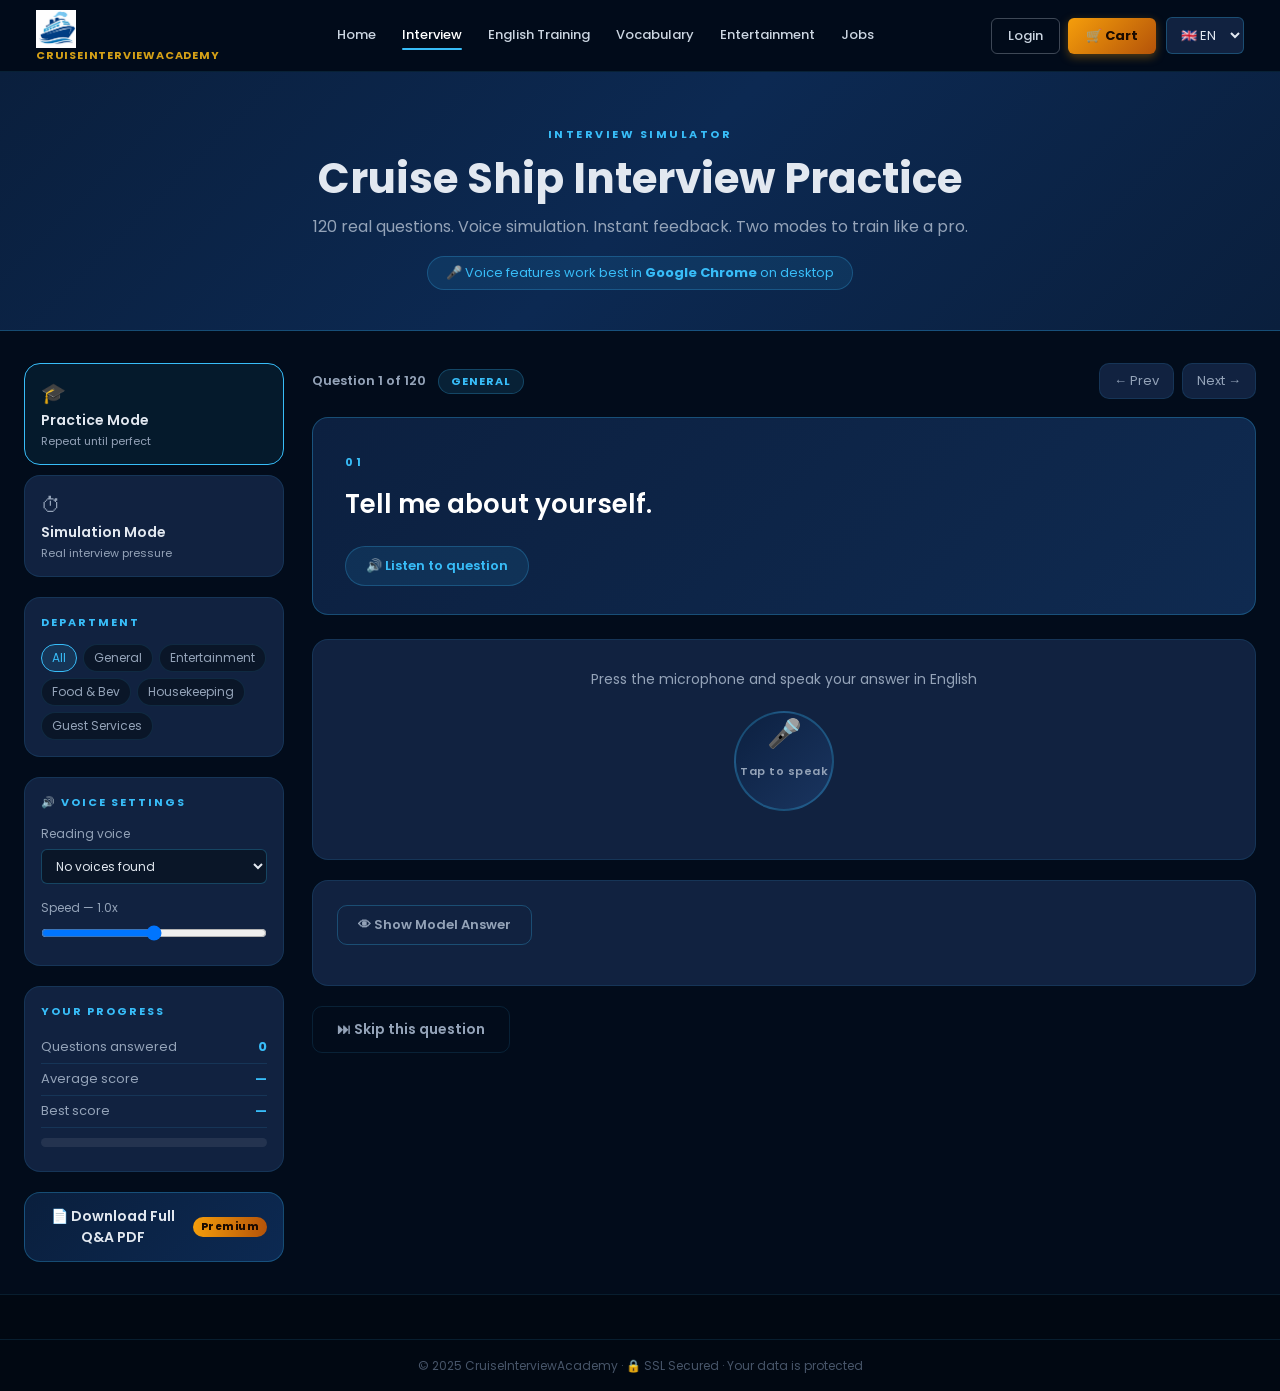
==== commit abef5613: "Refactor interview.html for better structure and accessibility Updated the interview HTML structure " ====
--- a/interview.html
+++ b/interview.html
@@ -7,6 +7,7 @@
 <link rel="stylesheet" href="style.css">
 <link rel="stylesheet" href="interview.css">
 <link href="https://fonts.googleapis.com/css2?family=Poppins:wght@300;400;600;700&display=swap" rel="stylesheet">
+<script src="https://code.responsivevoice.org/responsivevoice.js?key=PpGpKCiB"></script>
 </head>
 <body>
 
@@ -143,17 +144,9 @@
     <div class="q-text" id="qText">Loading question...</div>
 
     <!-- Listen button -->
-    <div class="listen-group">
-      <button class="listen-btn" onclick="speakText('question')" id="listenBtn">
-        🔊 Question
-      </button>
-      <button class="listen-btn listen-btn-answer" onclick="speakText('answer')" id="listenAnswerBtn">
-        🔊 Model Answer
-      </button>
-      <button class="listen-btn listen-btn-followup" onclick="speakText('followup')" id="listenFollowBtn">
-        🔊 Follow-up
-      </button>
-    </div>
+    <button class="listen-btn" onclick="speakQuestion()" id="listenBtn">
+      🔊 Listen to question
+    </button>
   </div>
 
   <!-- PRACTICE MODE UI -->
@@ -216,24 +209,42 @@
 
       <div class="model-answer-content" id="modelAnswerContent" style="display:none">
 
-        <div class="model-answer-box" id="modelAnswerBox">
-          <!-- filled by JS -->
-        </div>
-
-        <div class="keywords-box">
-          <div class="kw-label">🔑 Key words to use:</div>
+        <div class="section-block block-answer">
+          <div class="block-header">
+            <span class="block-icon">💬</span>
+            <span class="block-title">Model Answer</span>
+            <button class="listen-btn listen-btn-answer" onclick="speakAnswer()" id="listenAnswerBtn">🔊 Listen</button>
+          </div>
+          <div class="model-answer-box" id="modelAnswerBox"></div>
+        </div>
+
+        <div class="section-block block-keywords">
+          <div class="block-header">
+            <span class="block-icon">🔑</span>
+            <span class="block-title">Key words to use</span>
+          </div>
           <div class="kw-chips" id="kwChips"></div>
         </div>
 
-        <div class="followup-box" id="followupBox">
-          <div class="fu-label">🔄 Likely follow-up question:</div>
+        <div class="section-block block-followup">
+          <div class="block-header">
+            <span class="block-icon">🔄</span>
+            <span class="block-title">Follow-up question</span>
+            <button class="listen-btn listen-btn-followup" onclick="speakFollowUp()" id="listenFollowBtn">🔊 Listen</button>
+          </div>
           <div class="fu-question" id="fuQuestion"></div>
+          <div class="fu-answer-wrap" style="margin-top:10px;">
+            <button class="fu-toggle" onclick="toggleFollowUp()">Show answer</button>
+            <button class="listen-btn listen-btn-followup" onclick="speakFollowUpAnswer()" id="listenFollowAnsBtn" style="display:none">🔊 Answer</button>
+          </div>
           <div class="fu-answer" id="fuAnswer" style="display:none"></div>
-          <button class="fu-toggle" onclick="toggleFollowUp()">Show follow-up answer</button>
-        </div>
-
-        <div class="tip-box" id="tipBox">
-          <div class="tip-label">💡 Recruiter tip:</div>
+        </div>
+
+        <div class="section-block block-tip">
+          <div class="block-header">
+            <span class="block-icon">💡</span>
+            <span class="block-title">Recruiter tip</span>
+          </div>
           <div class="tip-text" id="tipText"></div>
         </div>
 
--- a/interview.css
+++ b/interview.css
@@ -558,3 +558,23 @@
   .action-btns { flex-direction: column; }
   .action-btn { width: 100%; text-align: center; }
 }
+
+/* Listen group — 3 audio buttons */
+.listen-group {
+  display: flex;
+  gap: 8px;
+  flex-wrap: wrap;
+  margin-top: 16px;
+}
+.listen-btn-answer {
+  background: rgba(16,185,129,0.1);
+  border: 1px solid rgba(16,185,129,0.3);
+  color: var(--green);
+}
+.listen-btn-answer:hover { background: rgba(16,185,129,0.2); }
+.listen-btn-followup {
+  background: rgba(139,92,246,0.1);
+  border: 1px solid rgba(139,92,246,0.3);
+  color: var(--purple);
+}
+.listen-btn-followup:hover { background: rgba(139,92,246,0.2); }
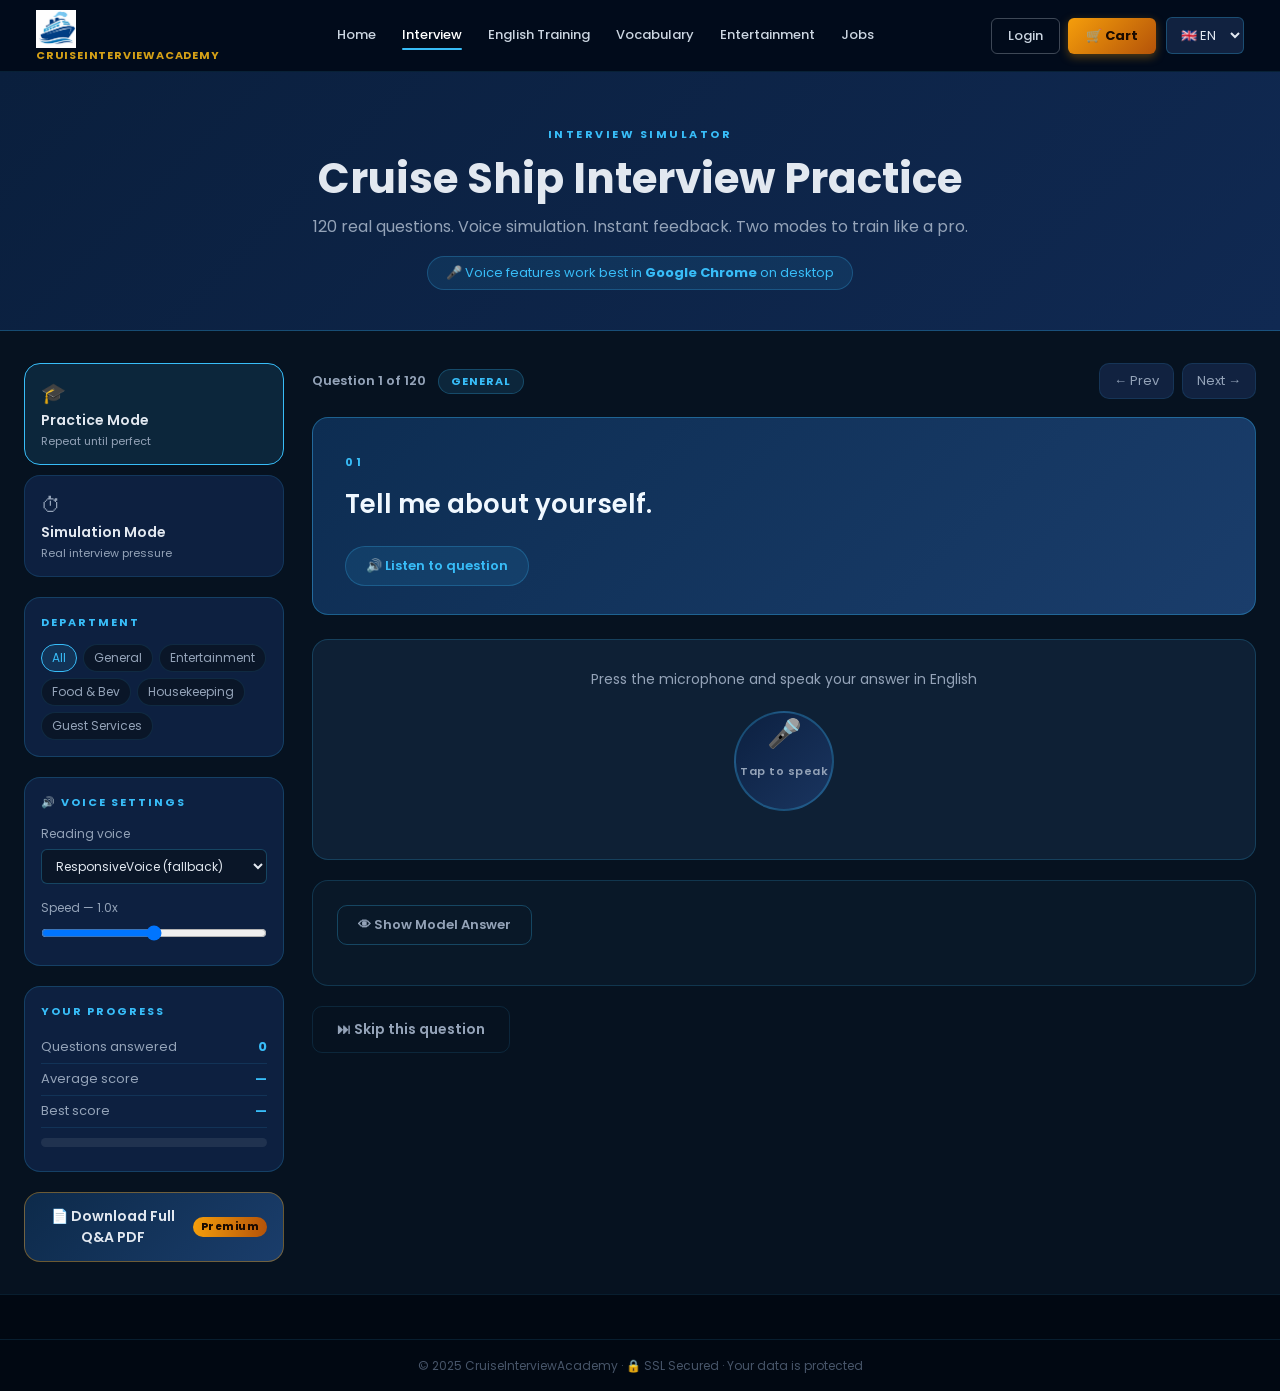
==== commit 3ba12ed0: "Add files via upload" ====
--- a/interview.html
+++ b/interview.html
@@ -190,7 +190,10 @@
 
       <!-- Color coded answer comparison -->
       <div class="comparison-wrap" id="comparisonWrap" style="display:none">
-        <div class="comparison-label">Word-by-word comparison:</div>
+        <div class="comparison-header">
+          <div class="comparison-label">Word-by-word comparison:</div>
+          <button class="clear-btn" onclick="retryQuestion()" title="Clear and retry">↺ Clear</button>
+        </div>
         <div class="comparison-text" id="comparisonText"></div>
         <div class="legend">
           <span class="legend-item"><span class="dot green"></span> Correct</span>
@@ -250,12 +253,12 @@
 
       </div>
 
-      <!-- BLUR OVERLAY for locked questions -->
-      <div class="lock-overlay" id="lockOverlay" style="display:none">
+      <!-- LOCK OVERLAY for premium content -->
+      <div class="lock-overlay" id="lockOverlay" style="display:none" onclick="openPremiumModal()">
         <div class="lock-inner">
           <div class="lock-icon">🔒</div>
           <div class="lock-title">Premium Content</div>
-          <div class="lock-desc">Unlock 116 more questions with full model answers, keywords, follow-ups and recruiter tips.</div>
+          <div class="lock-desc">Unlock 116 more questions with model answers, keywords, follow-ups and recruiter tips.</div>
           <button class="lock-cta" onclick="openPremiumModal()">Unlock Full Training — $19</button>
         </div>
       </div>
--- a/interview.css
+++ b/interview.css
@@ -578,3 +578,294 @@
   color: var(--purple);
 }
 .listen-btn-followup:hover { background: rgba(139,92,246,0.2); }
+
+/* ===== v3 VISUAL IMPROVEMENTS ===== */
+
+/* Section blocks — colored left border per type */
+.section-block {
+  border-radius: var(--radius-lg);
+  padding: 18px 20px;
+  margin-bottom: 14px;
+  border-left: 4px solid transparent;
+}
+.block-header {
+  display: flex;
+  align-items: center;
+  gap: 8px;
+  margin-bottom: 12px;
+}
+.block-icon { font-size: 16px; }
+.block-title {
+  font-size: 12px;
+  font-weight: 700;
+  text-transform: uppercase;
+  letter-spacing: 1.5px;
+  flex: 1;
+}
+
+/* Answer block — blue */
+.block-answer {
+  background: rgba(14,165,233,0.08);
+  border-left-color: #0ea5e9;
+}
+.block-answer .block-title { color: #38bdf8; }
+.block-answer .model-answer-box {
+  background: transparent;
+  border-left: none;
+  padding: 0;
+  font-size: 15px;
+  color: var(--text);
+  line-height: 1.7;
+}
+
+/* Keywords block — green */
+.block-keywords {
+  background: rgba(16,185,129,0.08);
+  border-left-color: #10b981;
+}
+.block-keywords .block-title { color: #10b981; }
+
+/* Follow-up block — purple */
+.block-followup {
+  background: rgba(139,92,246,0.08);
+  border-left-color: #8b5cf6;
+}
+.block-followup .block-title { color: #a78bfa; }
+.fu-question {
+  font-size: 15px;
+  font-weight: 600;
+  color: var(--text);
+  margin-bottom: 10px;
+}
+.fu-answer-wrap { display: flex; align-items: center; gap: 10px; flex-wrap: wrap; }
+.fu-answer {
+  font-size: 14px;
+  color: var(--text-muted);
+  line-height: 1.6;
+  margin-top: 10px;
+  padding-top: 10px;
+  border-top: 1px solid rgba(139,92,246,0.2);
+}
+
+/* Tip block — amber */
+.block-tip {
+  background: rgba(245,158,11,0.08);
+  border-left-color: #f59e0b;
+}
+.block-tip .block-title { color: #fbbf24; }
+.tip-text {
+  font-size: 14px;
+  color: rgba(226,232,240,0.85);
+  line-height: 1.6;
+}
+
+/* Variation tabs */
+.var-tabs {
+  display: flex;
+  gap: 6px;
+  margin-bottom: 14px;
+  flex-wrap: wrap;
+}
+.var-tab {
+  background: var(--bg-2);
+  border: 1px solid var(--border);
+  color: var(--text-muted);
+  font-size: 12px;
+  font-weight: 600;
+  padding: 5px 14px;
+  border-radius: 40px;
+  cursor: pointer;
+  font-family: 'Poppins', sans-serif;
+  transition: all var(--tr);
+}
+.var-tab.active {
+  background: rgba(56,189,248,0.15);
+  border-color: var(--accent);
+  color: var(--accent);
+}
+.var-tab:hover { border-color: var(--border-2); color: var(--text); }
+.var-content {
+  font-size: 15px;
+  color: var(--text);
+  line-height: 1.7;
+  margin-bottom: 12px;
+}
+.var-audio-btn {
+  background: none;
+  border: 1px solid var(--border-2);
+  color: var(--text-muted);
+  font-size: 12px;
+  padding: 5px 14px;
+  border-radius: 40px;
+  cursor: pointer;
+  font-family: 'Poppins', sans-serif;
+  transition: all var(--tr);
+}
+.var-audio-btn:hover { border-color: var(--accent); color: var(--accent); }
+
+/* Question card — lighter */
+.question-card {
+  background: linear-gradient(135deg, #0d2847, #122d54) !important;
+  border-color: rgba(56,189,248,0.3) !important;
+}
+
+/* Answer area — lighter */
+.answer-area {
+  background: #0f1e35 !important;
+  border-color: rgba(56,189,248,0.2) !important;
+}
+
+/* Model answer section — lighter */
+.model-answer-section {
+  background: #0b1829 !important;
+  border-color: rgba(56,189,248,0.15) !important;
+}
+
+/* Transcript box — visible */
+.transcript-box {
+  background: #0d2040 !important;
+  border-color: rgba(56,189,248,0.3) !important;
+}
+
+/* Score wrap — visible */
+.score-wrap { background: rgba(255,255,255,0.03); border-radius: var(--radius); padding: 14px; }
+
+/* fu-toggle updated */
+.fu-toggle {
+  background: none;
+  border: 1px solid rgba(139,92,246,0.35);
+  color: #a78bfa;
+  font-size: 12px;
+  padding: 5px 14px;
+  border-radius: 40px;
+  cursor: pointer;
+  font-family: 'Poppins', sans-serif;
+  transition: all var(--tr);
+}
+.fu-toggle:hover { background: rgba(139,92,246,0.12); }
+
+/* Show follow-up answer audio btn */
+#listenFollowAnsBtn { display: none; }
+.fu-answer:not([style*="none"]) ~ .fu-answer-wrap #listenFollowAnsBtn,
+.fu-answer[style="display: block;"] { display: inline-flex !important; }
+
+/* Sidebar filter buttons — smaller */
+.interview-sidebar { max-height: calc(100vh - 88px); overflow-y: auto; }
+
+/* ===== v4 FIXES ===== */
+
+/* FIX 4: clear button next to comparison header */
+.comparison-header {
+  display: flex;
+  align-items: center;
+  justify-content: space-between;
+  margin-bottom: 10px;
+}
+.comparison-label { font-size:12px; font-weight:700; color:var(--text-muted); text-transform:uppercase; letter-spacing:1.5px; }
+.clear-btn {
+  background: rgba(239,68,68,0.1);
+  border: 1px solid rgba(239,68,68,0.25);
+  color: #fca5a5;
+  font-size: 12px;
+  font-weight: 600;
+  padding: 4px 12px;
+  border-radius: 40px;
+  cursor: pointer;
+  font-family: 'Poppins', sans-serif;
+  transition: all var(--tr);
+}
+.clear-btn:hover { background: rgba(239,68,68,0.2); }
+
+/* FIX 6-7: Lock overlay — content must be truly hidden */
+.lock-overlay {
+  position: absolute;
+  inset: 0;
+  background: rgba(2,12,27,0.96);
+  backdrop-filter: blur(12px);
+  -webkit-backdrop-filter: blur(12px);
+  display: flex;
+  align-items: center;
+  justify-content: center;
+  z-index: 20;
+  border-radius: var(--radius-lg);
+  cursor: pointer;
+}
+/* Hide content behind lock completely */
+.model-answer-section { isolation: isolate; }
+
+/* FIX 8: Remove sidebar scroll arrows */
+.interview-sidebar {
+  scrollbar-width: none !important;
+  -ms-overflow-style: none !important;
+  overflow-y: visible !important;
+  max-height: none !important;
+}
+.interview-sidebar::-webkit-scrollbar { display: none !important; }
+
+/* FIX 9: Lighter page — more contrast between sections */
+body { background: #061220 !important; }
+
+.interview-main { background: transparent; }
+
+.question-card {
+  background: linear-gradient(135deg, #0d2d52, #1a3d6b) !important;
+  border: 1.5px solid rgba(56,189,248,0.35) !important;
+}
+.q-text { color: #f0f8ff !important; }
+
+.answer-area {
+  background: #0e2035 !important;
+  border: 1px solid rgba(56,189,248,0.2) !important;
+}
+
+.model-answer-section {
+  background: #091828 !important;
+  border: 1px solid rgba(56,189,248,0.18) !important;
+}
+
+/* Block colors — more vivid */
+.block-answer   { background: rgba(14,165,233,0.12) !important; border-left: 4px solid #38bdf8; }
+.block-keywords { background: rgba(16,185,129,0.12) !important; border-left: 4px solid #10b981; }
+.block-followup { background: rgba(139,92,246,0.12) !important; border-left: 4px solid #8b5cf6; }
+.block-tip      { background: rgba(245,158,11,0.12) !important; border-left: 4px solid #f59e0b; }
+
+/* Score circle more visible */
+.score-wrap {
+  background: #0e2035 !important;
+  border: 1px solid rgba(56,189,248,0.2);
+  border-radius: var(--radius);
+  padding: 16px;
+}
+
+/* Transcript box */
+.transcript-box {
+  background: #0a1e35 !important;
+  border: 1.5px solid rgba(56,189,248,0.3) !important;
+}
+
+/* Interview sidebar blocks */
+.filter-box, .voice-box, .sidebar-progress {
+  background: #0d2040 !important;
+  border: 1px solid rgba(56,189,248,0.2) !important;
+}
+
+/* Mode buttons */
+.mode-btn {
+  background: #0d2040 !important;
+  border: 1.5px solid rgba(56,189,248,0.15) !important;
+}
+.mode-btn.active {
+  background: rgba(56,189,248,0.12) !important;
+  border-color: var(--accent) !important;
+}
+
+/* PDF button */
+.pdf-btn {
+  background: linear-gradient(135deg,#0d2a4a,#1a3d6b) !important;
+  border: 1.5px solid rgba(245,158,11,0.4) !important;
+}
+
+/* Page header */
+.page-header {
+  background: linear-gradient(135deg, #0a1f3d, #102952) !important;
+}
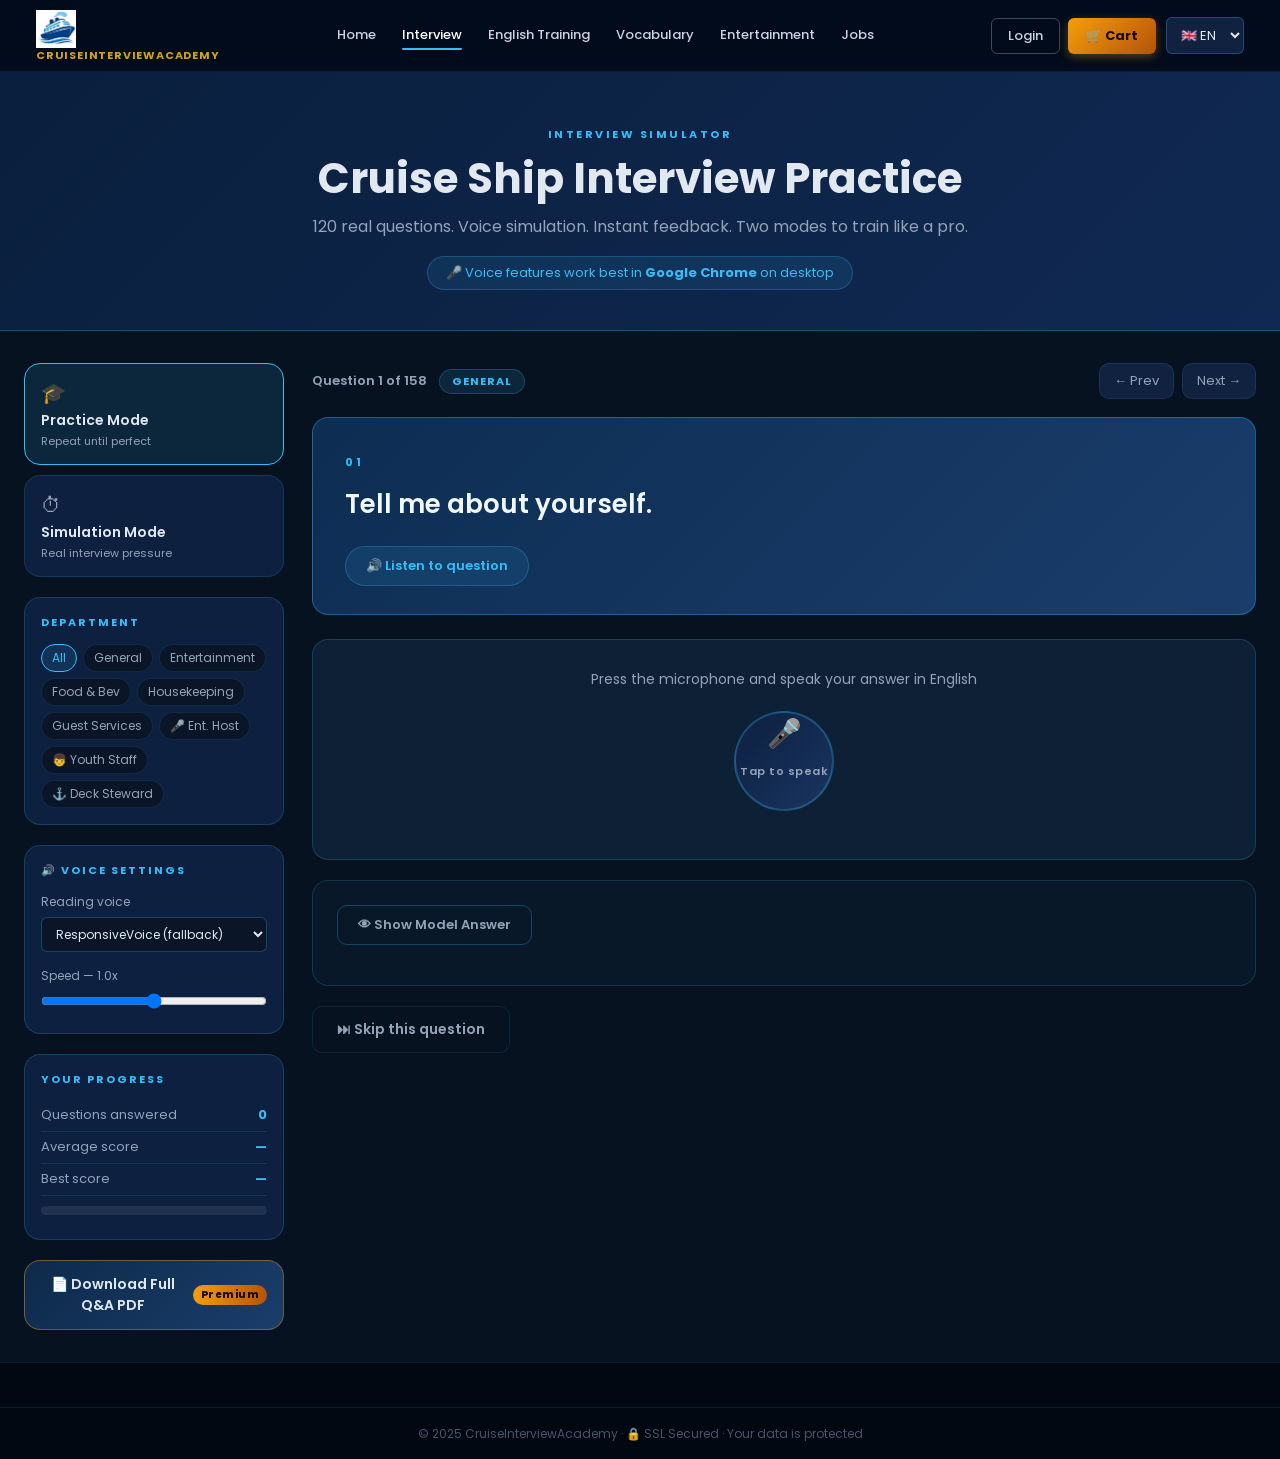
==== commit 125b6724: "Add targeted department buttons and script reference" ====
--- a/interview.html
+++ b/interview.html
@@ -83,6 +83,9 @@
       <button class="dept-btn" onclick="filterDept('food')">Food & Bev</button>
       <button class="dept-btn" onclick="filterDept('housekeeping')">Housekeeping</button>
       <button class="dept-btn" onclick="filterDept('guestservices')">Guest Services</button>
+      <button class="dept-btn dept-btn-target" onclick="filterDept('entertainment_host')">🎤 Ent. Host</button>
+      <button class="dept-btn dept-btn-target" onclick="filterDept('youth_staff')">👦 Youth Staff</button>
+      <button class="dept-btn dept-btn-target" onclick="filterDept('deck_steward')">⚓ Deck Steward</button>
     </div>
   </div>
 
@@ -161,7 +164,7 @@
     </div>
 
     <!-- Voice answer area -->
-    <div class="answer-area">
+    <div class="answer-area" id="answerArea">
       <div class="answer-status" id="answerStatus">
         Press the microphone and speak your answer in English
       </div>
@@ -308,6 +311,7 @@
 </footer>
 
 <script src="questions.js"></script>
+<script src="questions_targeted.js"></script>
 <script src="main.js"></script>
 <script src="interview.js"></script>
 </body>
--- a/interview.css
+++ b/interview.css
@@ -869,3 +869,36 @@
 .page-header {
   background: linear-gradient(135deg, #0a1f3d, #102952) !important;
 }
+
+/* Continue / Score buttons */
+.continue-btns {
+  margin-top: 16px;
+  padding: 16px;
+  background: rgba(56,189,248,0.06);
+  border: 1px solid rgba(56,189,248,0.2);
+  border-radius: var(--radius-lg);
+}
+.continue-label {
+  font-size: 13px;
+  color: var(--text-muted);
+  margin-bottom: 12px;
+  text-align: center;
+}
+.continue-btn-row {
+  display: flex;
+  gap: 10px;
+  flex-wrap: wrap;
+  justify-content: center;
+}
+.btn-continue {
+  background: rgba(56,189,248,0.15);
+  color: var(--accent);
+  border: 1px solid rgba(56,189,248,0.3);
+}
+.btn-continue:hover { background: rgba(56,189,248,0.25); }
+.btn-score {
+  background: linear-gradient(90deg, var(--green), #059669);
+  color: #fff;
+  border: none;
+}
+.btn-score:hover { transform: translateY(-2px); box-shadow: 0 6px 14px rgba(16,185,129,0.3); }
